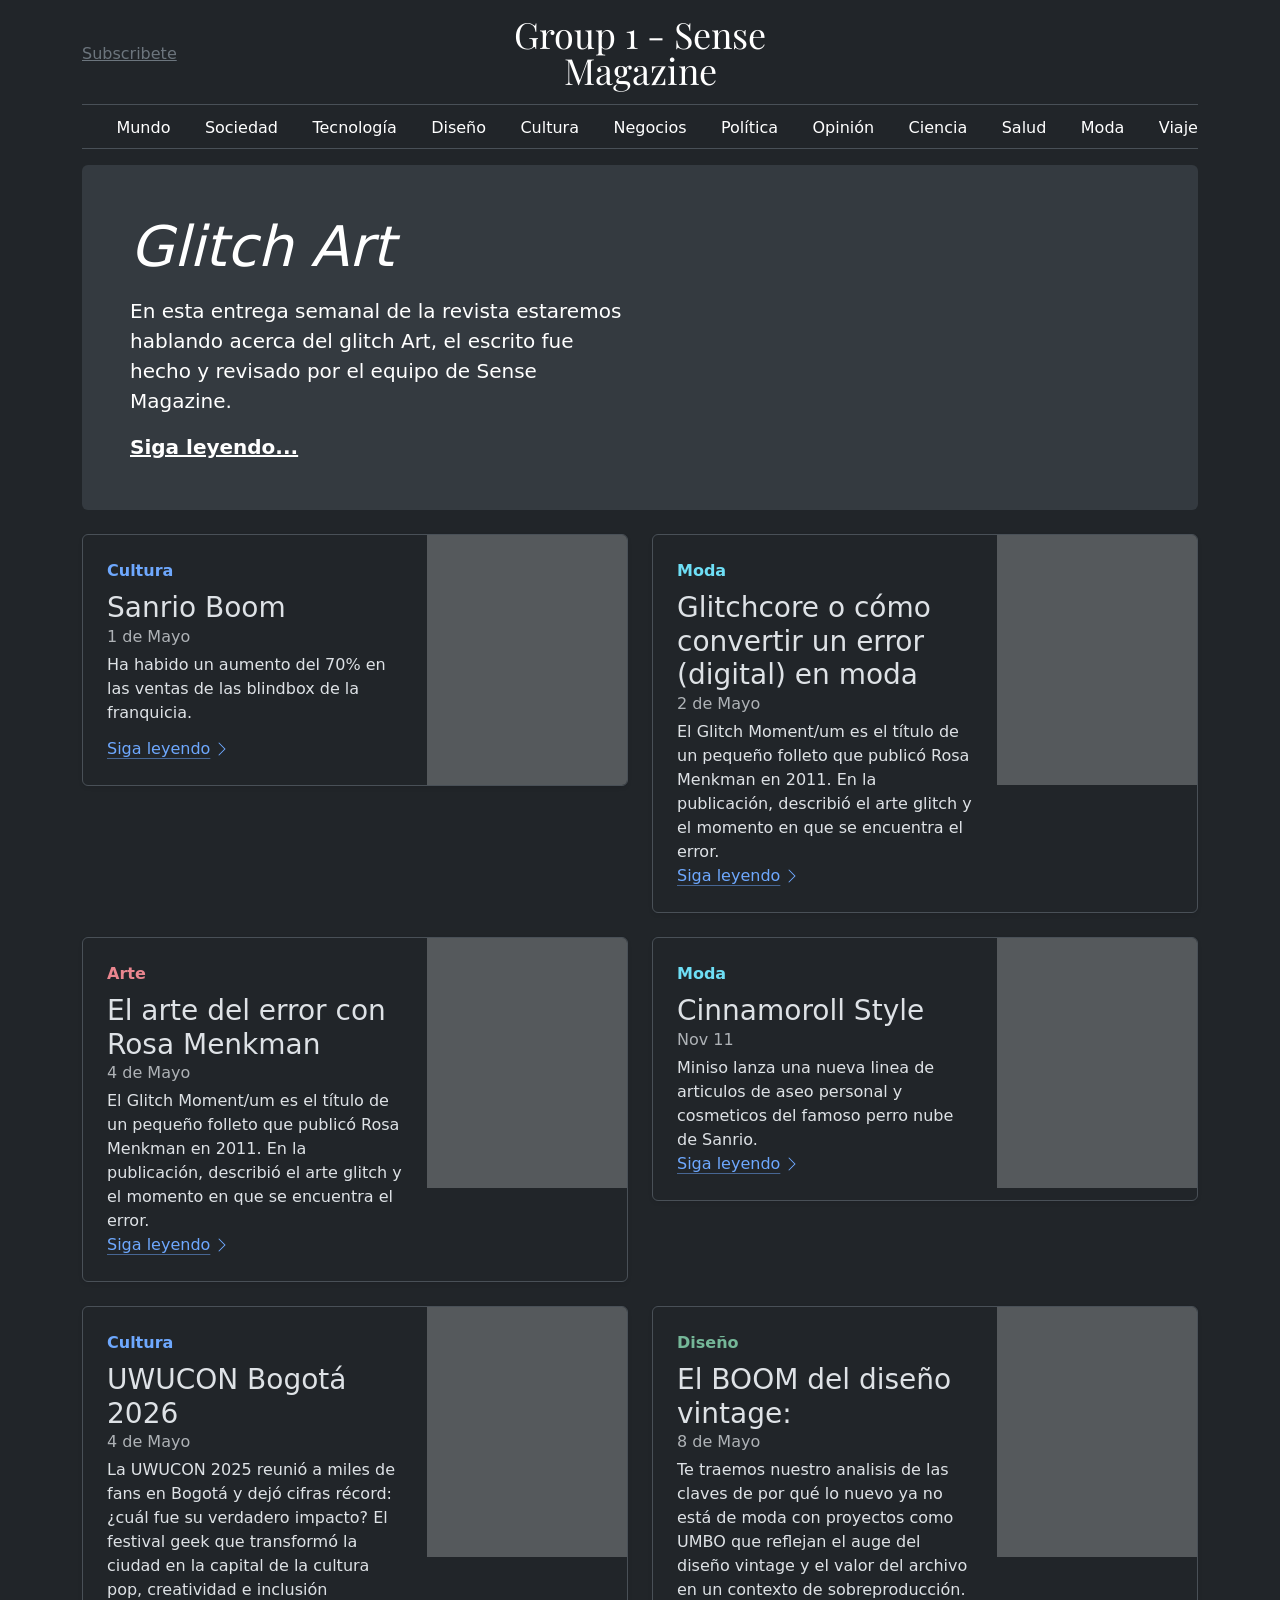
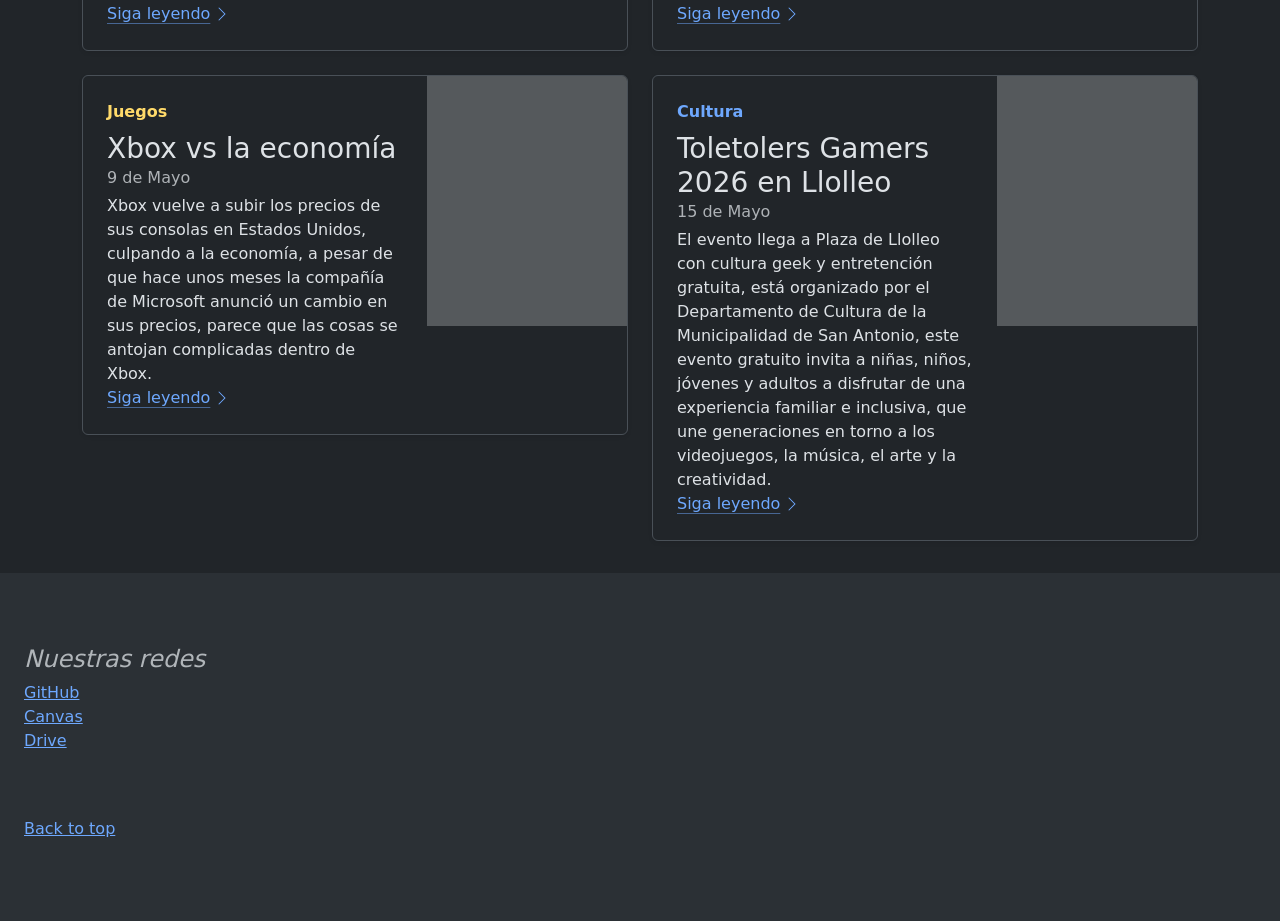
==== index.html @ 4732ad98 "Add files via upload" ====
<!doctype html>
<html lang="en" data-bs-theme="dark">
    <head>
        <meta charset="utf-8" />
        <meta name="viewport" content="width=device-width, initial-scale=1" />
        <title>Group 1 Magazine sense</title>
        <link
            href="https://cdn.jsdelivr.net/npm/bootstrap@5.3.3/dist/css/bootstrap.min.css"
            rel="stylesheet"
            integrity="sha384-QWTKZyjpPEjISv5WaRU9OFeRpok6YctnYmDr5pNlyT2bRjXh0JMhjY6hW+ALEwIH"
            crossorigin="anonymous"
        />
        <link href="https://fonts.googleapis.com/css?family=Playfair+Display:700,900&display=swap" rel="stylesheet" />
        <link href="style.css" rel="stylesheet">
    </head>

    <body>
        <svg xmlns="http://www.w3.org/2000/svg" class="d-none">
            <symbol id="check2" viewBox="0 0 16 16">
                <path d="M13.854 3.646a.5.5 0 0 1 0 .708l-7 7a.5.5 0 0 1-.708 0l-3.5-3.5a.5.5 0 1 1 .708-.708L6.5 10.293l6.646-6.647a.5.5 0 0 1 .708 0z"></path>
            </symbol>
            <symbol id="circle-half" viewBox="0 0 16 16">
                <path d="M8 15A7 7 0 1 0 8 1v14zm0 1A8 8 0 1 1 8 0a8 8 0 0 1 0 16z"></path>
            </symbol>
            <symbol id="moon-stars-fill" viewBox="0 0 16 16">
                <path d="M6 .278a.768.768 0 0 1 .08.858 7.208 7.208 0 0 0-.878 3.46c0 4.021 3.278 7.277 7.318 7.277.527 0 1.04-.055 1.533-.16a.787.787 0 0 1 .81.316.733.733 0 0 1-.031.893A8.349 8.349 0 0 1 8.344 16C3.734 16 0 12.286 0 7.71 0 4.266 2.114 1.312 5.124.06A.752.752 0 0 1 6 .278z"></path>
                <path d="M10.794 3.148a.217.217 0 0 1 .412 0l.387 1.162c.173.518.579.924 1.097 1.097l1.162.387a.217.217 0 0 1 0 .412l-1.162.387a1.734 1.734 0 0 0-1.097 1.097l-.387 1.162a.217.217 0 0 1-.412 0l-.387-1.162A1.734 1.734 0 0 0 9.31 6.593l-1.162-.387a.217.217 0 0 1 0-.412l1.162-.387a1.734 1.734 0 0 0 1.097-1.097l.387-1.162zM13.863.099a.145.145 0 0 1 .274 0l.258.774c.115.346.386.617.732.732l.774.258a.145.145 0 0 1 0 .274l-.774.258a1.156 1.156 0 0 0-.732.732l-.258.774a.145.145 0 0 1-.274 0l-.258-.774a1.156 1.156 0 0 0-.732-.732l-.774-.258a.145.145 0 0 1 0-.274l.774-.258c.346-.115.617-.386.732-.732L13.863.1z"></path>
            </symbol>
            <symbol id="sun-fill" viewBox="0 0 16 16">
                <path d="M8 12a4 4 0 1 0 0-8 4 4 0 0 0 0 8zM8 0a.5.5 0 0 1 .5.5v2a.5.5 0 0 1-1 0v-2A.5.5 0 0 1 8 0zm0 13a.5.5 0 0 1 .5.5v2a.5.5 0 0 1-1 0v-2A.5.5 0 0 1 8 13zm8-5a.5.5 0 0 1-.5.5h-2a.5.5 0 0 1 0-1h2a.5.5 0 0 1 .5.5zM3 8a.5.5 0 0 1-.5.5h-2a.5.5 0 0 1 0-1h2A.5.5 0 0 1 3 8zm10.657-5.657a.5.5 0 0 1 0 .707l-1.414 1.415a.5.5 0 1 1-.707-.708l1.414-1.414a.5.5 0 0 1 .707 0zm-9.193 9.193a.5.5 0 0 1 0 .707L3.05 13.657a.5.5 0 0 1-.707-.707l1.414-1.414a.5.5 0 0 1 .707 0zm9.193 2.121a.5.5 0 0 1-.707 0l-1.414-1.414a.5.5 0 0 1 .707-.707l1.414 1.414a.5.5 0 0 1 0 .707zM4.464 4.465a.5.5 0 0 1-.707 0L2.343 3.05a.5.5 0 1 1 .707-.707l1.414 1.414a.5.5 0 0 1 0 .708z"></path>
            </symbol>
        </svg>
        <svg xmlns="http://www.w3.org/2000/svg" class="d-none">
            <symbol id="aperture" fill="none" stroke="currentColor" stroke-linecap="round" stroke-linejoin="round" stroke-width="2" viewBox="0 0 24 24">
                <circle cx="12" cy="12" r="10"></circle>
                <path d="M14.31 8l5.74 9.94M9.69 8h11.48M7.38 12l5.74-9.94M9.69 16L3.95 6.06M14.31 16H2.83m13.79-4l-5.74 9.94"></path>
            </symbol>
            <symbol id="cart" viewBox="0 0 16 16">
                <path d="M0 1.5A.5.5 0 0 1 .5 1H2a.5.5 0 0 1 .485.379L2.89 3H14.5a.5.5 0 0 1 .49.598l-1 5a.5.5 0 0 1-.465.401l-9.397.472L4.415 11H13a.5.5 0 0 1 0 1H4a.5.5 0 0 1-.491-.408L2.01 3.607 1.61 2H.5a.5.5 0 0 1-.5-.5zM3.102 4l.84 4.479 9.144-.459L13.89 4H3.102zM5 12a2 2 0 1 0 0 4 2 2 0 0 0 0-4zm7 0a2 2 0 1 0 0 4 2 2 0 0 0 0-4zm-7 1a1 1 0 1 1 0 2 1 1 0 0 1 0-2zm7 0a1 1 0 1 1 0 2 1 1 0 0 1 0-2z"></path>
            </symbol>
            <symbol id="chevron-right" viewBox="0 0 16 16">
                <path fill-rule="evenodd" d="M4.646 1.646a.5.5 0 0 1 .708 0l6 6a.5.5 0 0 1 0 .708l-6 6a.5.5 0 0 1-.708-.708L10.293 8 4.646 2.354a.5.5 0 0 1 0-.708z"></path>
            </symbol>
        </svg>

        <div class="container">
            <header class="border-bottom lh-1 py-3">
                <div class="row flex-nowrap justify-content-between align-items-center">
                    <div class="col-4 pt-1"><a class="link-secondary" href="#">Subscribete</a></div>
                    <div class="col-4 text-center">
                        <a class="blog-header-logo text-body-emphasis text-decoration-none" href="#">Group 1 - Sense Magazine
                    </div>
                </div>
            </header>
            <div class="nav-scroller py-1 mb-3 border-bottom">
                <nav class="nav nav-underline justify-content-between">
                    <a class="nav-item nav-link link-body-emphasis" href="#">Mundo</a>
                    <a class="nav-item nav-link link-body-emphasis" href="#">Sociedad</a>
                    <a class="nav-item nav-link link-body-emphasis" href="#">Tecnología</a>
                    <a class="nav-item nav-link link-body-emphasis" href="#">Diseño</a>
                    <a class="nav-item nav-link link-body-emphasis" href="#">Cultura</a>
                    <a class="nav-item nav-link link-body-emphasis" href="#">Negocios</a>
                    <a class="nav-item nav-link link-body-emphasis" href="#">Política</a>
                    <a class="nav-item nav-link link-body-emphasis" href="#">Opinión</a>
                    <a class="nav-item nav-link link-body-emphasis" href="#">Ciencia</a>
                    <a class="nav-item nav-link link-body-emphasis" href="#">Salud</a>
                    <a class="nav-item nav-link link-body-emphasis" href="#">Moda</a>
                    <a class="nav-item nav-link link-body-emphasis" href="#">Viaje</a>
                </nav>
            </div>
        </div>
        <main class="container">
            <div class="p-4 p-md-5 mb-4 rounded text-body-emphasis bg-body-secondary">
                <div class="col-lg-6 px-0">
                    <h1 class="display-4 fst-italic">Glitch Art</h1>
                    <p class="lead my-3">En esta entrega semanal de la revista estaremos hablando acerca del glitch Art, el escrito fue hecho y revisado por el equipo de Sense Magazine.</p>
                    <p class="lead mb-0"><a href="glitchart.html" class="text-body-emphasis fw-bold">Siga leyendo...</a></p>
                </div>
            </div>
            <div class="row mb-2">
                <div class="col-md-6">
                    <div class="row g-0 border rounded overflow-hidden flex-md-row mb-4 shadow-sm h-md-250 position-relative">
                        <div class="col p-4 d-flex flex-column position-static">
                            <strong class="d-inline-block mb-2 text-primary-emphasis">Cultura</strong>
                            <h3 class="mb-0">Sanrio Boom</h3>
                            <div class="mb-1 text-body-secondary">1 de Mayo</div>
                            <p class="card-text mb-auto">Ha habido un aumento del 70% en las ventas de las blindbox de la franquicia.</p>
                            <a href="#" class="icon-link gap-1 icon-link-hover stretched-link">
                                Siga leyendo
                                <svg class="bi" aria-hidden="true"><use xlink:href="#chevron-right"></use></svg>
                            </a>
                        </div>
                        <div class="col-auto d-none d-lg-block">
                            <svg aria-label="Placeholder: Thumbnail" class="bd-placeholder-img" height="250" preserveAspectRatio="xMidYMid slice" role="img" width="200" xmlns="http://www.w3.org/2000/svg">
                                <title>Placeholder</title>
                                <rect width="100%" height="100%" fill="#55595c"></rect>
                            </svg>
                        </div>
                    </div>
                </div>
                <div class="col-md-6">
                    <div class="row g-0 border rounded overflow-hidden flex-md-row mb-4 shadow-sm h-md-250 position-relative">
                        <div class="col p-4 d-flex flex-column position-static">
                            <strong class="d-inline-block mb-2 text-info-emphasis">Moda</strong>
                            <h3 class="mb-0">Glitchcore o cómo convertir un error (digital) en moda</h3>
                            <div class="mb-1 text-body-secondary">2 de Mayo</div>
                            <p class="mb-auto">El Glitch Moment/um es el título de un pequeño folleto que publicó Rosa Menkman en 2011. En la publicación, describió el arte glitch y el momento en que se encuentra el error.</p>
                            <a href="#" class="icon-link gap-1 icon-link-hover stretched-link">
                                Siga leyendo
                                <svg class="bi" aria-hidden="true"><use xlink:href="#chevron-right"></use></svg>
                            </a>
                        </div>
                        <div class="col-auto d-none d-lg-block">
                            <svg aria-label="Placeholder: Thumbnail" class="bd-placeholder-img" height="250" preserveAspectRatio="xMidYMid slice" role="img" width="200" xmlns="http://www.w3.org/2000/svg">
                                <title>Placeholder</title>
                                <rect width="100%" height="100%" fill="#55595c"></rect>
                            </svg>
                        </div>
                    </div>
                </div>
                 <div class="col-md-6">
                    <div class="row g-0 border rounded overflow-hidden flex-md-row mb-4 shadow-sm h-md-250 position-relative">
                        <div class="col p-4 d-flex flex-column position-static">
                            <strong class="d-inline-block mb-2 text-danger-emphasis">Arte</strong>
                            <h3 class="mb-0">El arte del error con Rosa Menkman</h3>
                            <div class="mb-1 text-body-secondary">4 de Mayo</div>
                            <p class="mb-auto">El Glitch Moment/um es el título de un pequeño folleto que publicó Rosa Menkman en 2011. En la publicación, describió el arte glitch y el momento en que se encuentra el error.</p>
                            <a href="Glitchart.html" class="icon-link gap-1 icon-link-hover stretched-link">
                                Siga leyendo
                                <svg class="bi" aria-hidden="true"><use xlink:href="#chevron-right"></use></svg>
                            </a>
                        </div>
                        <div class="col-auto d-none d-lg-block">
                            <svg aria-label="Placeholder: Thumbnail" class="bd-placeholder-img" height="250" preserveAspectRatio="xMidYMid slice" role="img" width="200" xmlns="http://www.w3.org/2000/svg">
                                <title>Placeholder</title>
                                <rect width="100%" height="100%" fill="#55595c"></rect> 
                                <!--esto lo pasare a .js para q no este aqui dando la hora en repeticon-->
                            </svg>
                        </div>
                    </div>
                </div>
                 <div class="col-md-6">
                    <div class="row g-0 border rounded overflow-hidden flex-md-row mb-4 shadow-sm h-md-250 position-relative">
                        <div class="col p-4 d-flex flex-column position-static">
                            <strong class="d-inline-block mb-2 text-info-emphasis">Moda</strong>
                            <h3 class="mb-0">Cinnamoroll Style</h3>
                            <div class="mb-1 text-body-secondary">Nov 11</div>
                            <p class="mb-auto">Miniso lanza una nueva linea de articulos de aseo personal y cosmeticos del famoso perro nube de Sanrio.</p>
                            <a href="#" class="icon-link gap-1 icon-link-hover stretched-link">
                                Siga leyendo
                                <svg class="bi" aria-hidden="true"><use xlink:href="#chevron-right"></use></svg>
                            </a>
                        </div>
                        <div class="col-auto d-none d-lg-block">
                            <svg aria-label="Placeholder: Thumbnail" class="bd-placeholder-img" height="250" preserveAspectRatio="xMidYMid slice" role="img" width="200" xmlns="http://www.w3.org/2000/svg">
                                <title>Placeholder</title>
                                <rect width="100%" height="100%" fill="#55595c"></rect>
                            </svg>
                        </div>
                    </div>
                </div>
                 <div class="col-md-6">
                    <div class="row g-0 border rounded overflow-hidden flex-md-row mb-4 shadow-sm h-md-250 position-relative">
                        <div class="col p-4 d-flex flex-column position-static">
                            <strong class="d-inline-block mb-2 text-primary-emphasis">Cultura</strong>
                            <h3 class="mb-0">UWUCON Bogotá 2026</h3>
                            <div class="mb-1 text-body-secondary">4 de Mayo</div>
                            <p class="mb-auto">La UWUCON 2025 reunió a miles de fans en Bogotá y dejó cifras récord: ¿cuál fue su verdadero impacto? El festival geek que transformó la ciudad en la capital de la cultura pop, creatividad e inclusión</p>
                            <a href="#" class="icon-link gap-1 icon-link-hover stretched-link">
                                Siga leyendo
                                <svg class="bi" aria-hidden="true"><use xlink:href="#chevron-right"></use></svg>
                            </a>
                        </div>
                        <div class="col-auto d-none d-lg-block">
                            <svg aria-label="Placeholder: Thumbnail" class="bd-placeholder-img" height="250" preserveAspectRatio="xMidYMid slice" role="img" width="200" xmlns="http://www.w3.org/2000/svg">
                                <title>Placeholder</title>
                                <rect width="100%" height="100%" fill="#55595c"></rect>
                            </svg>
                        </div>
                    </div>
                </div>
                 <div class="col-md-6">
                    <div class="row g-0 border rounded overflow-hidden flex-md-row mb-4 shadow-sm h-md-250 position-relative">
                        <div class="col p-4 d-flex flex-column position-static">
                            <strong class="d-inline-block mb-2 text-success-emphasis">Diseño</strong>
                            <h3 class="mb-0">El BOOM del diseño vintage:</h3>
                            <div class="mb-1 text-body-secondary">8 de Mayo</div>
                            <p class="mb-auto">Te traemos nuestro analisis de las claves de por qué lo nuevo ya no está de moda con proyectos como UMBO que reflejan el auge del diseño vintage y el valor del archivo en un contexto de sobreproducción.</p>
                            <a href="#" class="icon-link gap-1 icon-link-hover stretched-link">
                                Siga leyendo
                                <svg class="bi" aria-hidden="true"><use xlink:href="#chevron-right"></use></svg>
                            </a>
                        </div>
                        <div class="col-auto d-none d-lg-block">
                            <svg aria-label="Placeholder: Thumbnail" class="bd-placeholder-img" height="250" preserveAspectRatio="xMidYMid slice" role="img" width="200" xmlns="http://www.w3.org/2000/svg">
                                <title>Placeholder</title>
                                <rect width="100%" height="100%" fill="#55595c"></rect>
                            </svg>
                        </div>
                    </div>
                </div>
                 <div class="col-md-6">
                    <div class="row g-0 border rounded overflow-hidden flex-md-row mb-4 shadow-sm h-md-250 position-relative">
                        <div class="col p-4 d-flex flex-column position-static">
                            <strong class="d-inline-block mb-2 text-warning-emphasis">Juegos</strong>
                            <h3 class="mb-0">Xbox vs la economía</h3>
                            <div class="mb-1 text-body-secondary">9 de Mayo</div>
                            <p class="mb-auto">Xbox vuelve a subir los precios de sus consolas en Estados Unidos, culpando a la economía, a pesar de que hace unos meses la compañía de Microsoft anunció un cambio en sus precios, parece que las cosas se antojan complicadas dentro de Xbox.</p>
                            <a href="#" class="icon-link gap-1 icon-link-hover stretched-link">
                                Siga leyendo
                                <svg class="bi" aria-hidden="true"><use xlink:href="#chevron-right"></use></svg>
                            </a>
                        </div>
                        <div class="col-auto d-none d-lg-block">
                            <svg aria-label="Placeholder: Thumbnail" class="bd-placeholder-img" height="250" preserveAspectRatio="xMidYMid slice" role="img" width="200" xmlns="http://www.w3.org/2000/svg">
                                <title>Placeholder</title>
                                <rect width="100%" height="100%" fill="#55595c"></rect>
                            </svg>
                        </div>
                    </div>
                </div>
            <div class="col-md-6">
                    <div class="row g-0 border rounded overflow-hidden flex-md-row mb-4 shadow-sm h-md-250 position-relative">
                        <div class="col p-4 d-flex flex-column position-static">
                            <strong class="d-inline-block mb-2 text-primary-emphasis">Cultura</strong>
                            <h3 class="mb-0">Toletolers Gamers 2026 en Llolleo</h3>
                            <div class="mb-1 text-body-secondary">15 de Mayo</div>
                            <p class="mb-auto">El evento llega a Plaza de Llolleo con cultura geek y entretención gratuita, está organizado por el Departamento de Cultura de la Municipalidad de San Antonio, este evento gratuito invita a niñas, niños, jóvenes y adultos a disfrutar de una experiencia familiar e inclusiva, que une generaciones en torno a los videojuegos, la música, el arte y la creatividad.</p>
                            <a href="#" class="icon-link gap-1 icon-link-hover stretched-link">
                                Siga leyendo
                                <svg class="bi" aria-hidden="true"><use xlink:href="#chevron-right"></use></svg>
                            </a>
                        </div>
                        <div class="col-auto d-none d-lg-block">
                            <svg aria-label="Placeholder: Thumbnail" class="bd-placeholder-img" height="250" preserveAspectRatio="xMidYMid slice" role="img" width="200" xmlns="http://www.w3.org/2000/svg">
                                <title>Placeholder</title>
                                <rect width="100%" height="100%" fill="#55595c"></rect>
                            </svg>
                        </div>
                    </div>
                </div>
        </main>
        <footer class="py-5 text-body-secondary bg-body-tertiary">
           <div class="p-4">
                            <h4 class="fst-italic">Nuestras redes</h4>
                            <ol class="list-unstyled">
                                <li><a href="#">GitHub</a></li>
                                <li><a href="#">Canvas</a></li>
                                <li><a href="#">Drive</a></li>
                            </ol>
                        </div>
            <p class="p-4 mb-2"><a href="#">Back to top</a></p>
        </footer>
        <script
            src="https://cdn.jsdelivr.net/npm/bootstrap@5.3.3/dist/js/bootstrap.bundle.min.js"
            integrity="sha384-YvpcrYf0tY3lHB60NNkmXc4s9bIOgUxi8T/jzmLLrKkNyL1ql4c3oJUXXlZS7vN"
            crossorigin="anonymous"
        ></script>
    </body>
</html>
---- style.css ----
.blog-header-logo { font-family: "Playfair Display", Georgia, "Times New Roman", serif; font-size: 2.25rem; }
            .blog-post { margin-bottom: 4rem; }
            .blog-post-title { font-size: 2.5rem; }
            .blog-post-meta { margin-bottom: 1.25rem; color: #727272; }
            .blog-pagination { margin-bottom: 4rem; }
            @media (min-width: 40em) { .blog-post-title { font-size: 3.5rem; } }

            .bd-placeholder-img {
                font-size: 1.125rem;
                text-anchor: middle;
                -webkit-user-select: none;
                -moz-user-select: none;
                user-select: none;
            }
            @media (min-width: 768px) {
                .bd-placeholder-img-lg { font-size: 3.5rem; }
            }
            .b-example-divider {
                width: 100%;
                height: 3rem;
                background-color: #0000001a;
                border: solid rgba(0, 0, 0, 0.15);
                border-width: 1px 0;
                box-shadow: inset 0 0.5em 1.5em #0000001a, inset 0 0.125em 0.5em #00000026;
            }
            .bi { vertical-align: -0.125em; fill: currentColor; }
            .nav-scroller { position: relative; z-index: 2; height: 2.75rem; overflow-y: hidden; }
            .nav-scroller .nav {
                display: flex; flex-wrap: nowrap; padding-bottom: 1rem;
                margin-top: -1px; overflow-x: auto; text-align: center;
                white-space: nowrap; -webkit-overflow-scrolling: touch;
            }
            .btn-bd-primary {
                --bd-violet-bg: #712cf9;
                --bd-violet-rgb: 112.520718, 44.062154, 249.437846;
                --bs-btn-font-weight: 600;
                --bs-btn-color: var(--bs-white);
                --bs-btn-bg: var(--bd-violet-bg);
                --bs-btn-border-color: var(--bd-violet-bg);
                --bs-btn-hover-color: var(--bs-white);
                --bs-btn-hover-bg: #6528e0;
                --bs-btn-hover-border-color: #6528e0;
                --bs-btn-focus-shadow-rgb: var(--bd-violet-rgb);
                --bs-btn-active-color: var(--bs-btn-hover-color);
                --bs-btn-active-bg: #5a23c8;
                --bs-btn-active-border-color: #5a23c8;
            }
            .bd-mode-toggle { z-index: 1500; }
            .bd-mode-toggle .bi { width: 1em; height: 1em; }
            .bd-mode-toggle .dropdown-menu .active .bi { display: block !important; }

            .parrafo-1 { 
                color: #e63946; /* rojo */
            }
            .parrafo-2 { 
                color: #ffc107; /* amarillo */
            }
            .parrafo-3 { 
                color: #0dcaf0; /* cyan */
            }
            .parrafo-4 { 
                color: #20c997; /* menta */
            }
            .parrafo-5 { 
                color: #20c997; /* menta */
            }
            .parrafo-6 { 
                color: #20c997; /* menta */
            }

            .glitch { 
                position: relative; 
                color: white; 
                text-align: center;
            }

.glitch span {
  position: absolute;
  left: 0; 
  opacity: 0.85;
  width: 100%;
  text-align: center;
}

.g1 { color: red;    transform: translate(-4px, -2px); }
.g2 { color: cyan;   transform: translate( 4px,  2px); }
.g3 { color: yellow; transform: translate(-2px,  4px); }
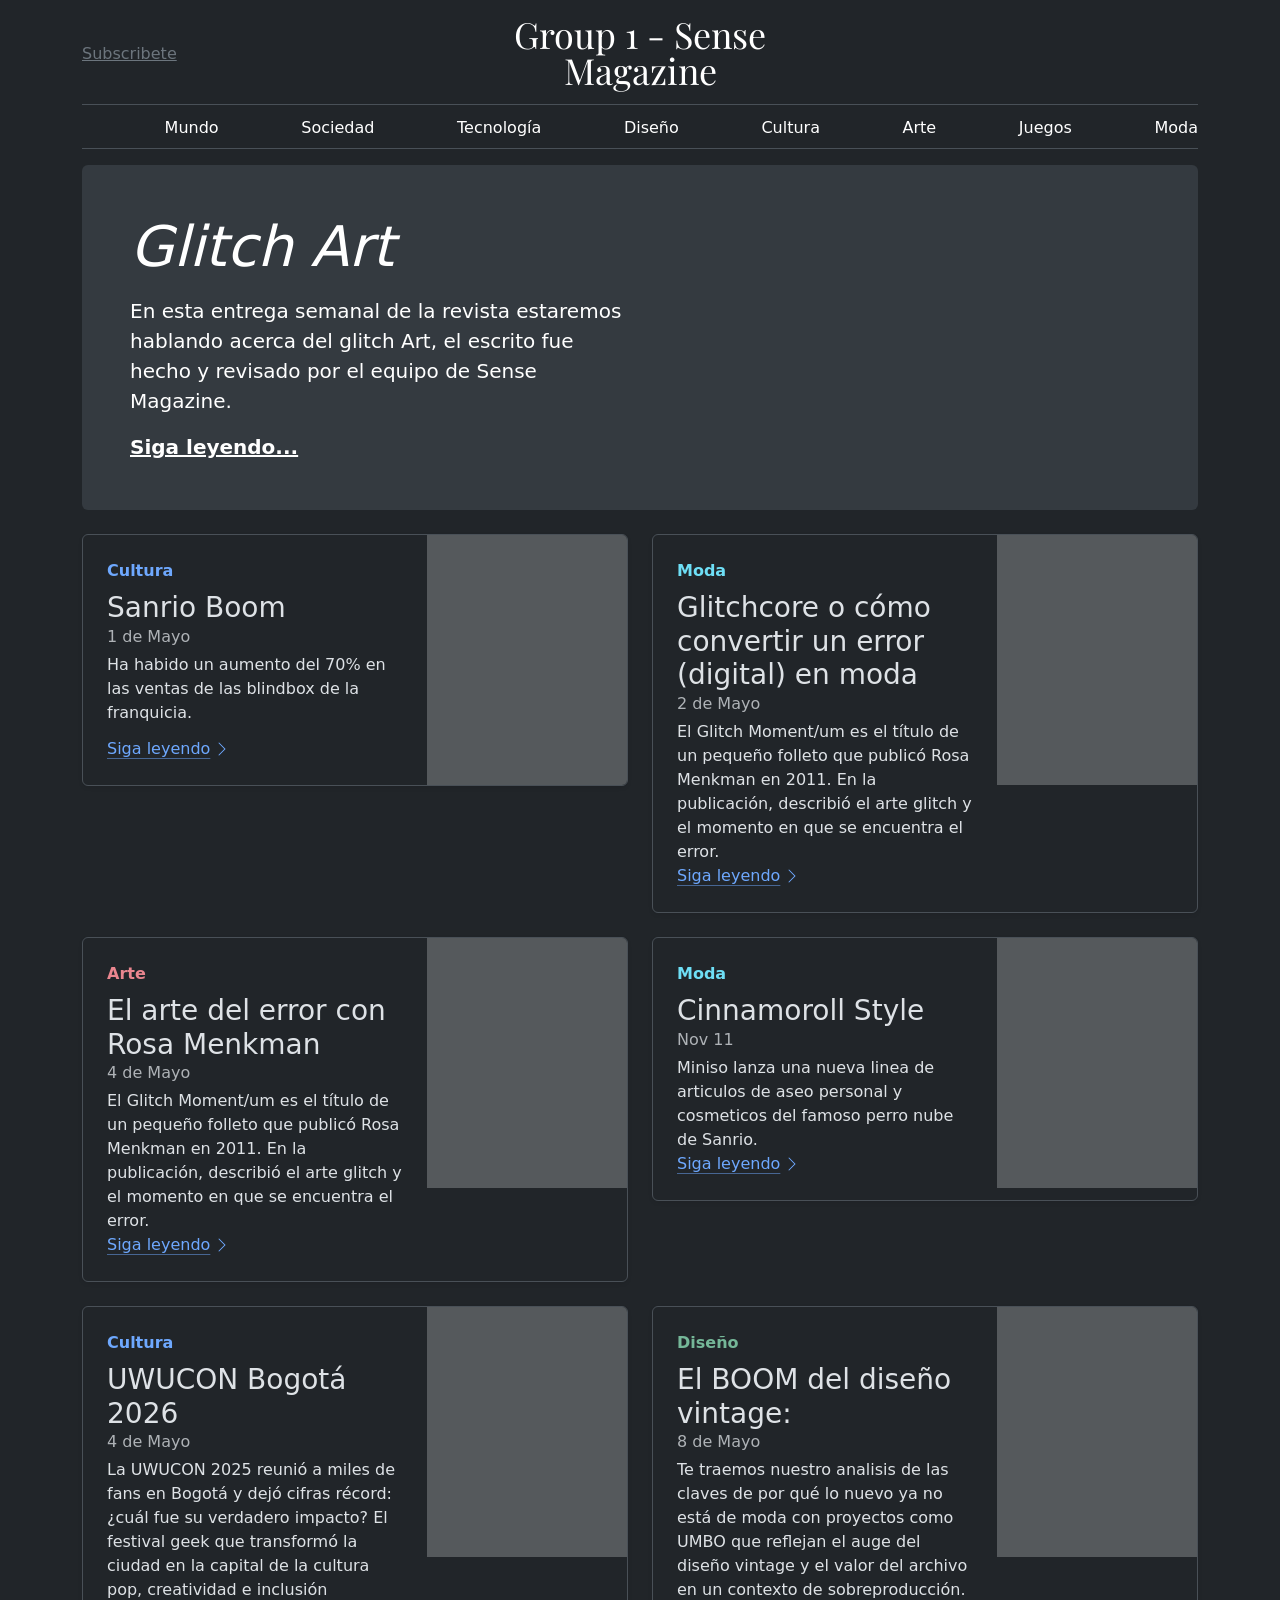
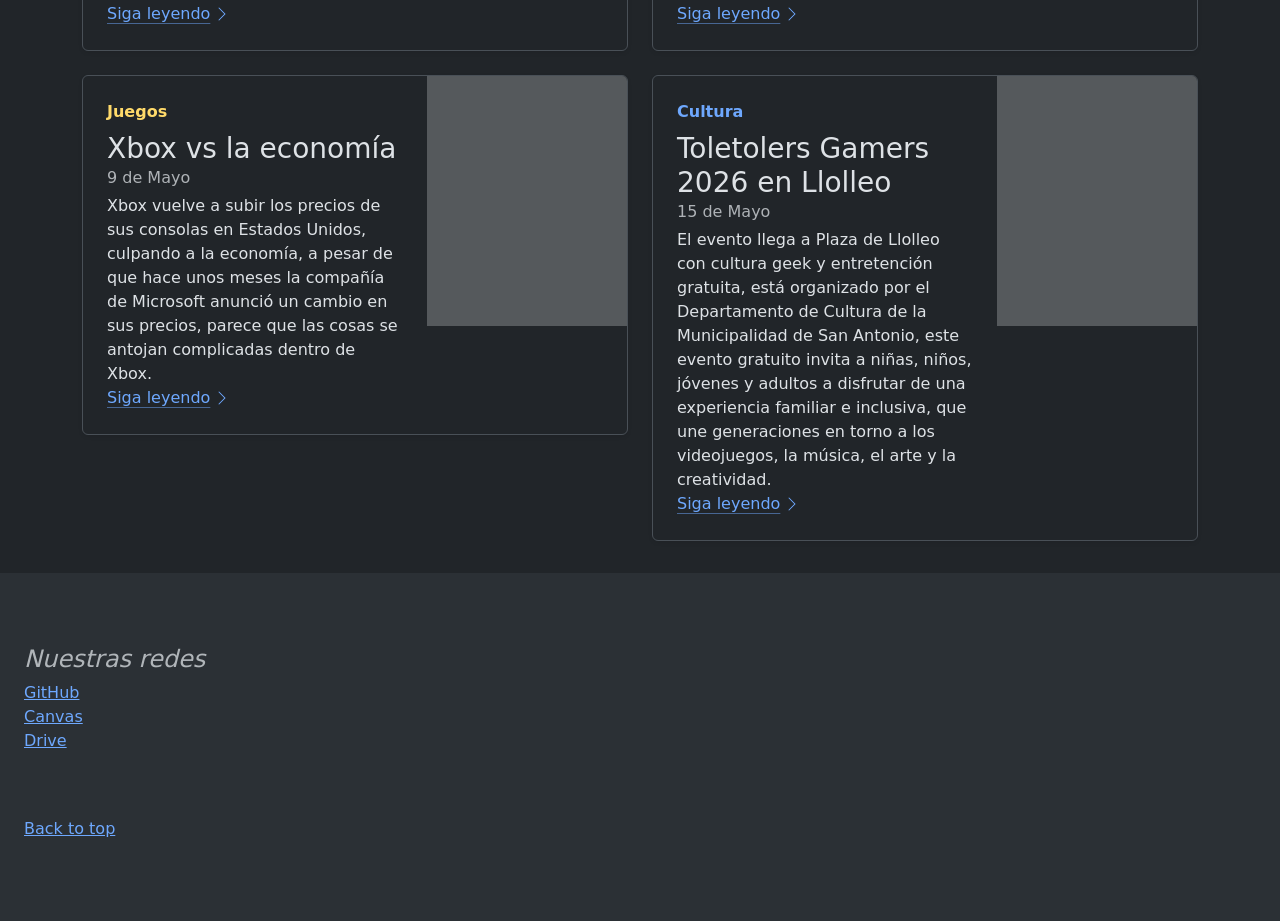
==== commit 6119bed0: "Add files via upload Cambiar colores style y parte de arriba de amarillo y azul" ====
--- a/index.html
+++ b/index.html
@@ -59,13 +59,9 @@
                     <a class="nav-item nav-link link-body-emphasis" href="#">Tecnología</a>
                     <a class="nav-item nav-link link-body-emphasis" href="#">Diseño</a>
                     <a class="nav-item nav-link link-body-emphasis" href="#">Cultura</a>
-                    <a class="nav-item nav-link link-body-emphasis" href="#">Negocios</a>
-                    <a class="nav-item nav-link link-body-emphasis" href="#">Política</a>
-                    <a class="nav-item nav-link link-body-emphasis" href="#">Opinión</a>
-                    <a class="nav-item nav-link link-body-emphasis" href="#">Ciencia</a>
-                    <a class="nav-item nav-link link-body-emphasis" href="#">Salud</a>
+                    <a class="nav-item nav-link link-body-emphasis" href="#">Arte</a>
+                    <a class="nav-item nav-link link-body-emphasis" href="#">Juegos</a>
                     <a class="nav-item nav-link link-body-emphasis" href="#">Moda</a>
-                    <a class="nav-item nav-link link-body-emphasis" href="#">Viaje</a>
                 </nav>
             </div>
         </div>
--- a/style.css
+++ b/style.css
@@ -50,22 +50,22 @@
             .bd-mode-toggle .dropdown-menu .active .bi { display: block !important; }
 
             .parrafo-1 { 
-                color: #e63946; /* rojo */
+                color: #ff0000 !important; /* rojo */
             }
             .parrafo-2 { 
-                color: #ffc107; /* amarillo */
+                color: #ffff00 !important; /* amarillo */
             }
             .parrafo-3 { 
-                color: #0dcaf0; /* cyan */
+                color: #0000ff !important; /* azul */
             }
             .parrafo-4 { 
-                color: #20c997; /* menta */
+                color: #20c997 !important; /* menta */
             }
             .parrafo-5 { 
-                color: #20c997; /* menta */
+                color: #ff0088 !important; /* fuchsia */
             }
             .parrafo-6 { 
-                color: #20c997; /* menta */
+                color: #20c997 !important; /* menta */
             }
 
             .glitch { 
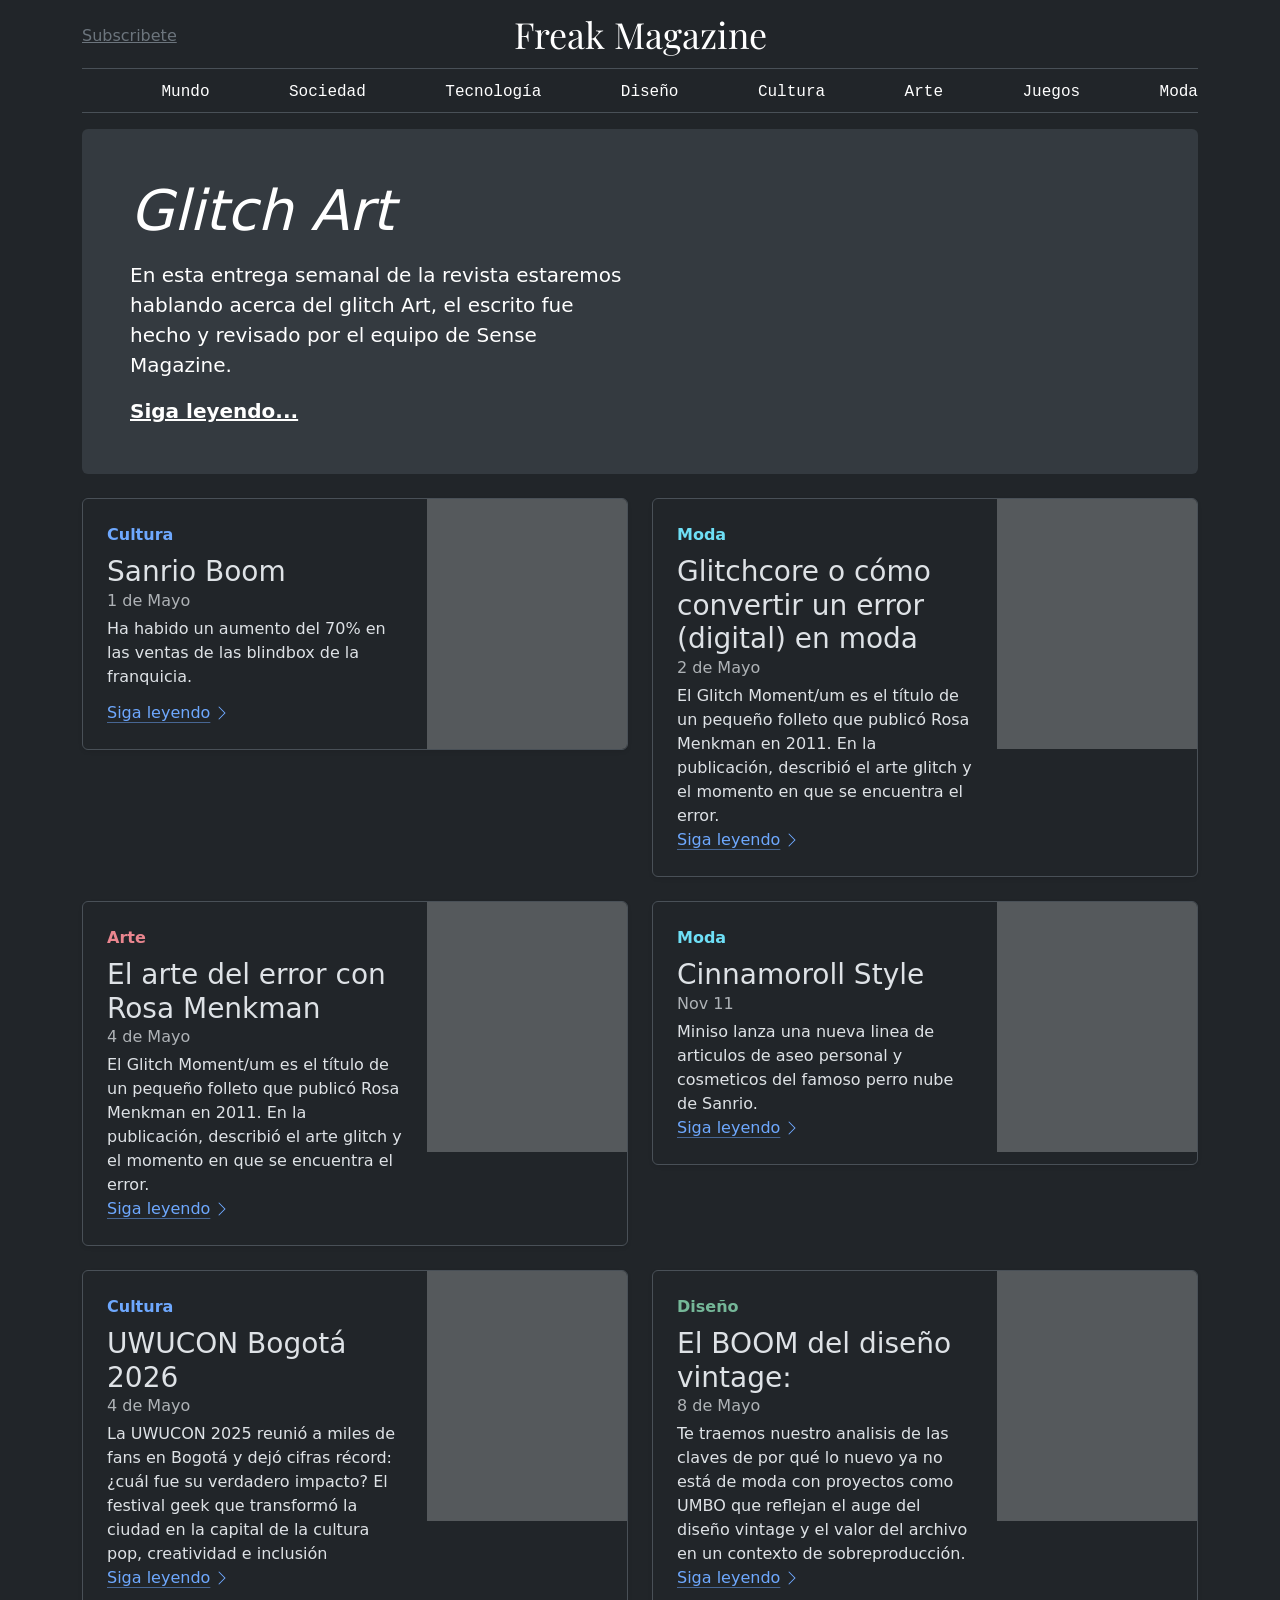
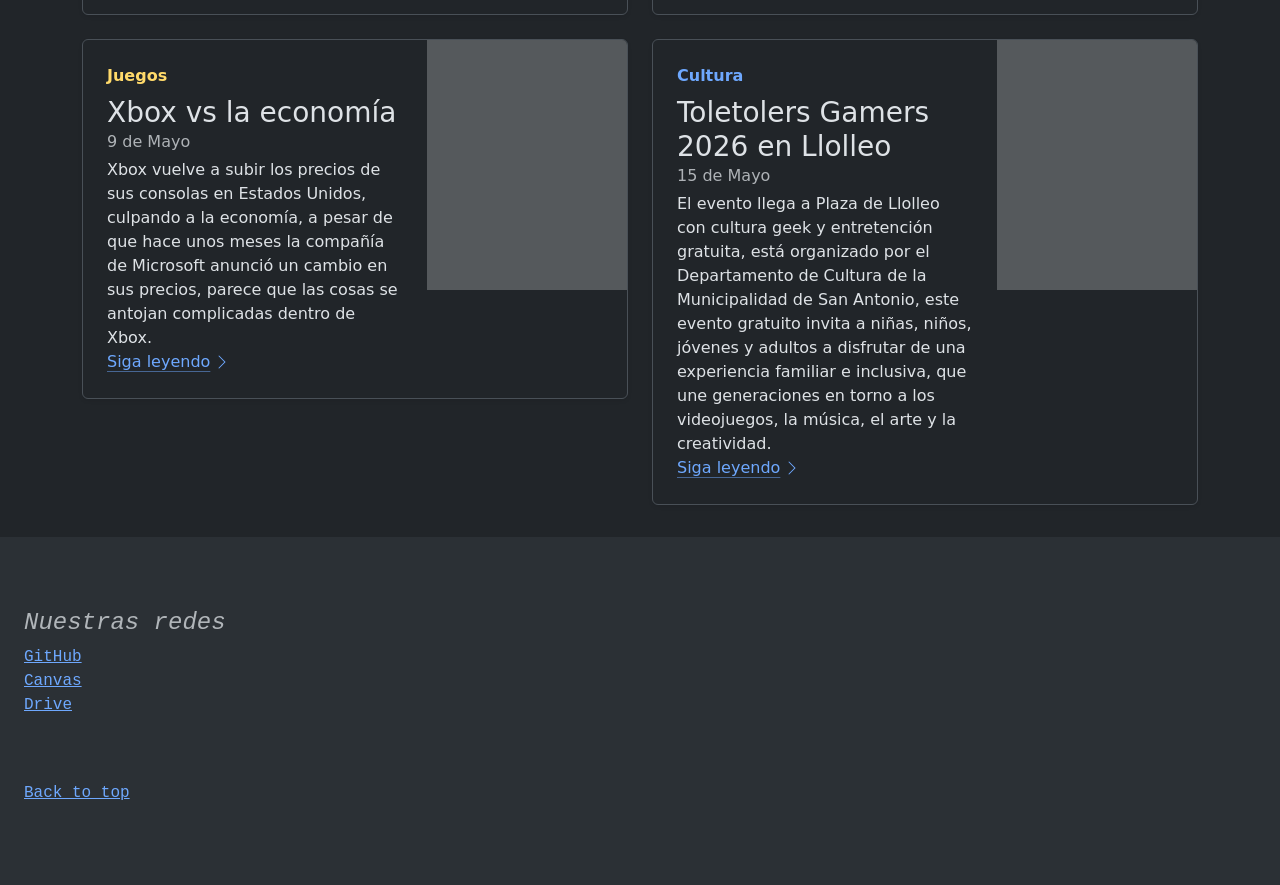
==== commit ef65a05d: "Add files via upload" ====
--- a/index.html
+++ b/index.html
@@ -48,20 +48,20 @@
                 <div class="row flex-nowrap justify-content-between align-items-center">
                     <div class="col-4 pt-1"><a class="link-secondary" href="#">Subscribete</a></div>
                     <div class="col-4 text-center">
-                        <a class="blog-header-logo text-body-emphasis text-decoration-none" href="#">Group 1 - Sense Magazine
+                        <a class="blog-header-logo text-body-emphasis text-decoration-none" href="#">Freak Magazine
                     </div>
                 </div>
             </header>
             <div class="nav-scroller py-1 mb-3 border-bottom">
                 <nav class="nav nav-underline justify-content-between">
-                    <a class="nav-item nav-link link-body-emphasis" href="#">Mundo</a>
-                    <a class="nav-item nav-link link-body-emphasis" href="#">Sociedad</a>
-                    <a class="nav-item nav-link link-body-emphasis" href="#">Tecnología</a>
-                    <a class="nav-item nav-link link-body-emphasis" href="#">Diseño</a>
-                    <a class="nav-item nav-link link-body-emphasis" href="#">Cultura</a>
-                    <a class="nav-item nav-link link-body-emphasis" href="#">Arte</a>
-                    <a class="nav-item nav-link link-body-emphasis" href="#">Juegos</a>
-                    <a class="nav-item nav-link link-body-emphasis" href="#">Moda</a>
+                    <a class="nav-item nav-link link-body-emphasis font-monospace" href="#">Mundo</a>
+                    <a class="nav-item nav-link link-body-emphasis font-monospace" href="#">Sociedad</a>
+                    <a class="nav-item nav-link link-body-emphasis font-monospace" href="#">Tecnología</a>
+                    <a class="nav-item nav-link link-body-emphasis font-monospace" href="#">Diseño</a>
+                    <a class="nav-item nav-link link-body-emphasis font-monospace" href="#">Cultura</a>
+                    <a class="nav-item nav-link link-body-emphasis font-monospace" href="#">Arte</a>
+                    <a class="nav-item nav-link link-body-emphasis font-monospace" href="#">Juegos</a>
+                    <a class="nav-item nav-link link-body-emphasis font-monospace" href="#">Moda</a>
                 </nav>
             </div>
         </div>
@@ -238,14 +238,14 @@
         </main>
         <footer class="py-5 text-body-secondary bg-body-tertiary">
            <div class="p-4">
-                            <h4 class="fst-italic">Nuestras redes</h4>
-                            <ol class="list-unstyled">
+                            <h4 class="fst-italic font-monospace">Nuestras redes</h4>
+                            <ol class="list-unstyled font-monospace">
                                 <li><a href="#">GitHub</a></li>
                                 <li><a href="#">Canvas</a></li>
                                 <li><a href="#">Drive</a></li>
                             </ol>
                         </div>
-            <p class="p-4 mb-2"><a href="#">Back to top</a></p>
+            <p class="p-4 mb-2 font-monospace"><a href="#">Back to top</a></p>
         </footer>
         <script
             src="https://cdn.jsdelivr.net/npm/bootstrap@5.3.3/dist/js/bootstrap.bundle.min.js"
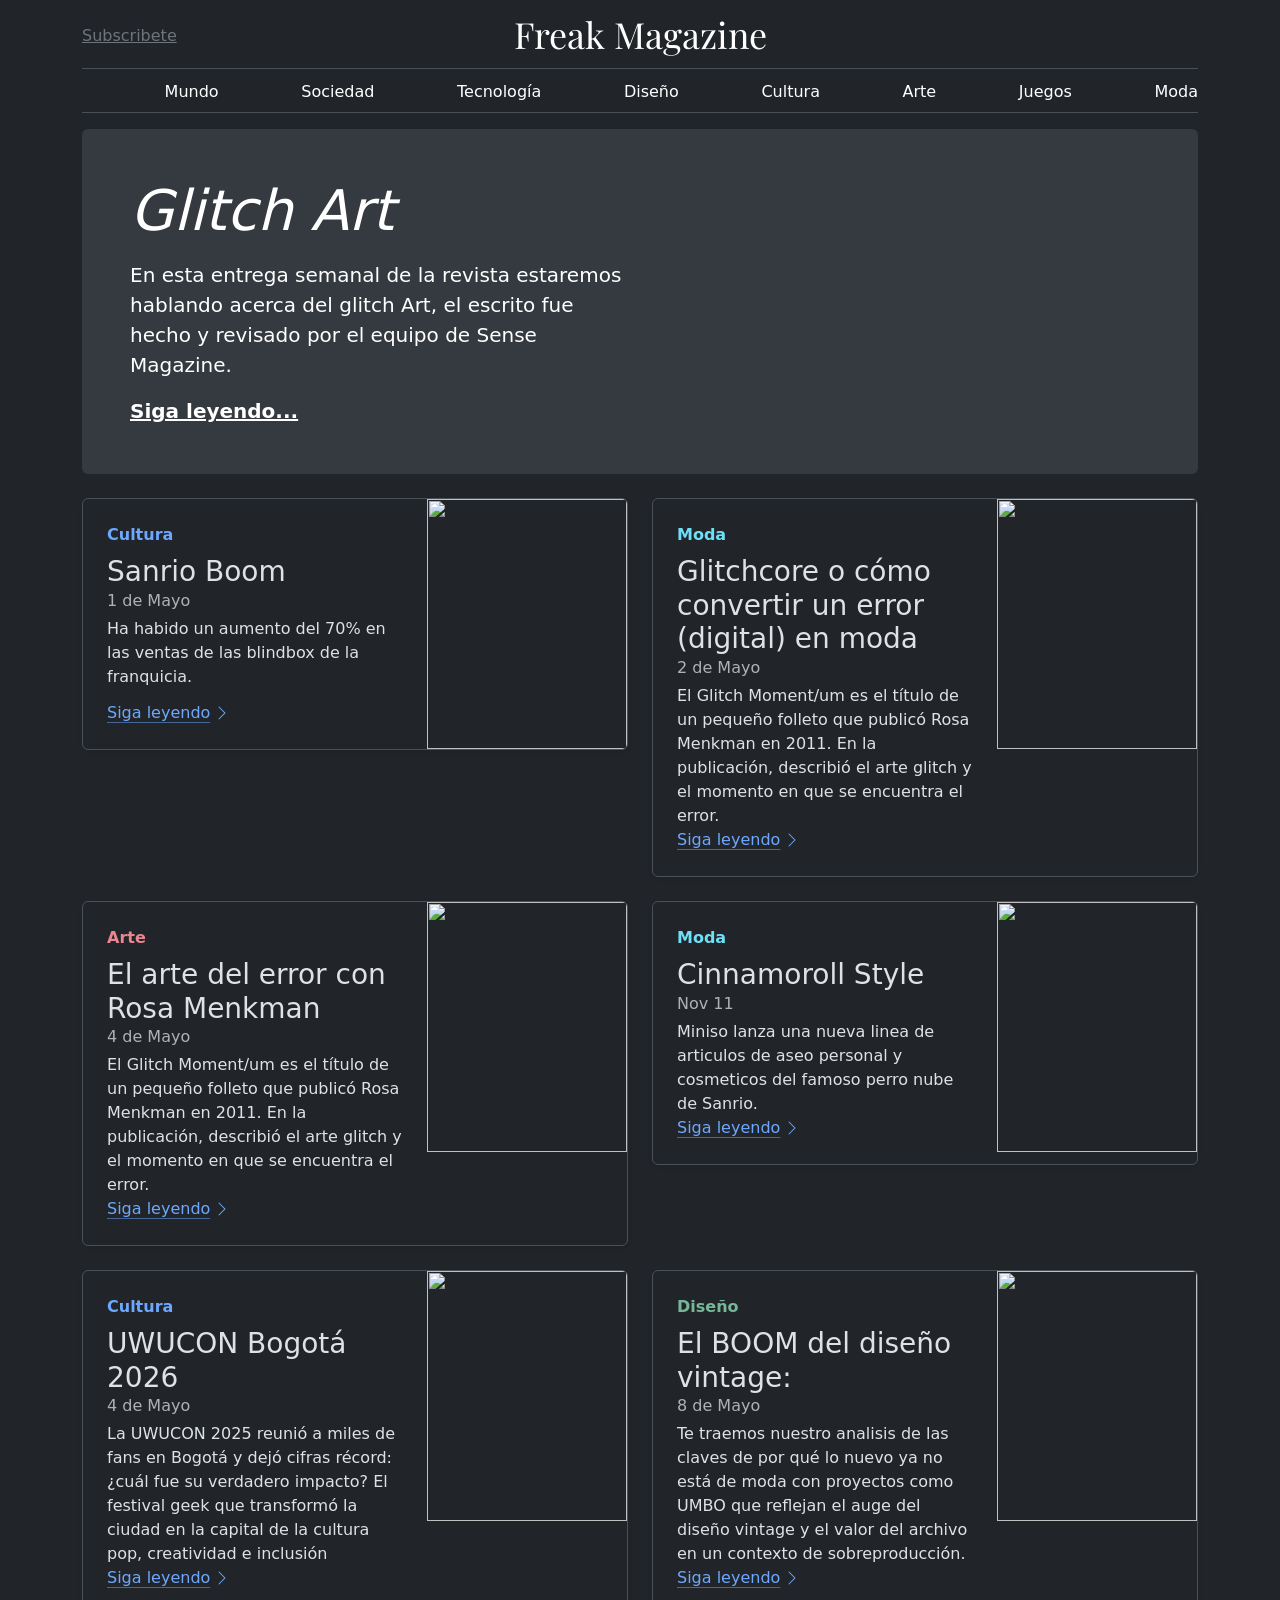
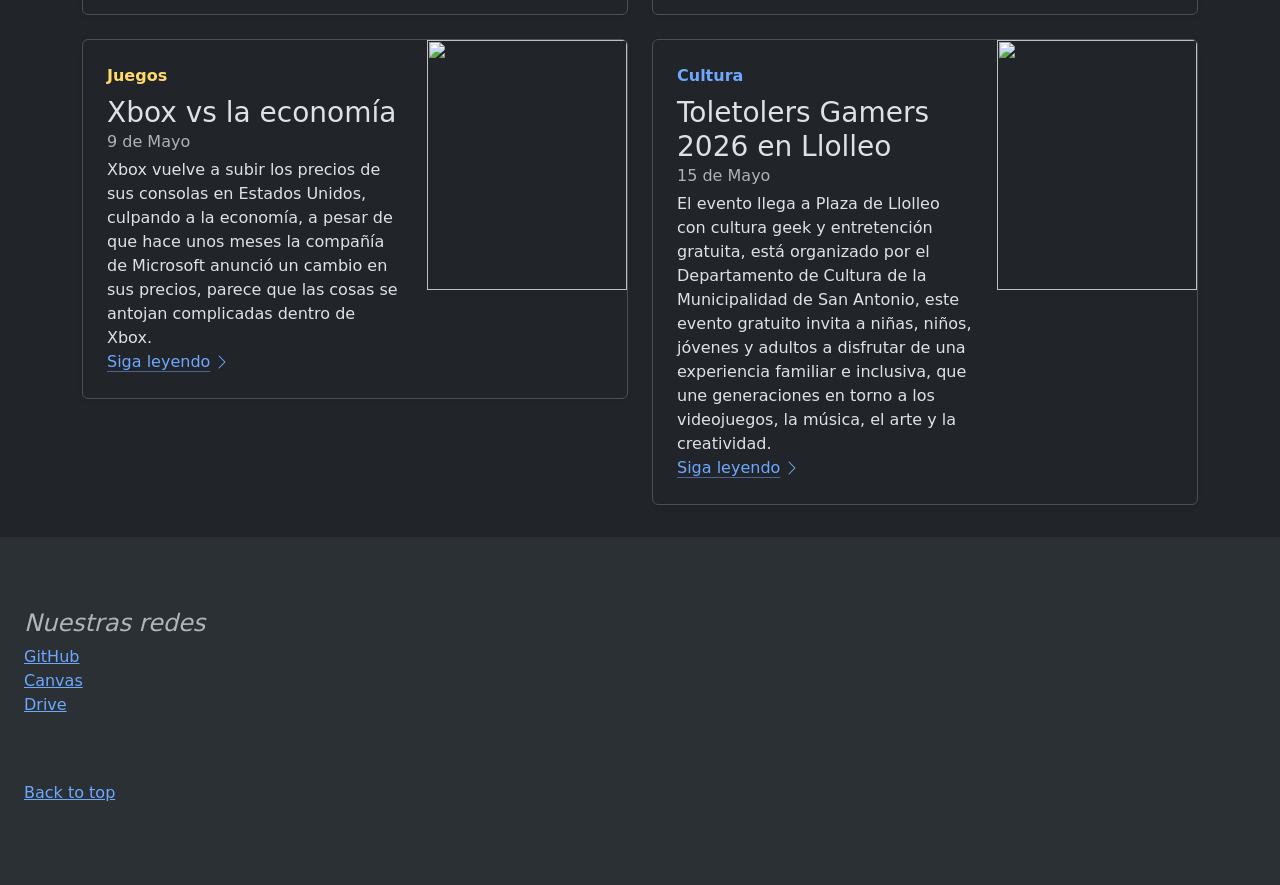
==== commit 2aabf687: "Add files via upload" ====
--- a/index.html
+++ b/index.html
@@ -54,14 +54,14 @@
             </header>
             <div class="nav-scroller py-1 mb-3 border-bottom">
                 <nav class="nav nav-underline justify-content-between">
-                    <a class="nav-item nav-link link-body-emphasis font-monospace" href="#">Mundo</a>
-                    <a class="nav-item nav-link link-body-emphasis font-monospace" href="#">Sociedad</a>
-                    <a class="nav-item nav-link link-body-emphasis font-monospace" href="#">Tecnología</a>
-                    <a class="nav-item nav-link link-body-emphasis font-monospace" href="#">Diseño</a>
-                    <a class="nav-item nav-link link-body-emphasis font-monospace" href="#">Cultura</a>
-                    <a class="nav-item nav-link link-body-emphasis font-monospace" href="#">Arte</a>
-                    <a class="nav-item nav-link link-body-emphasis font-monospace" href="#">Juegos</a>
-                    <a class="nav-item nav-link link-body-emphasis font-monospace" href="#">Moda</a>
+                    <a class="nav-item nav-link link-body-emphasis" href="#">Mundo</a>
+                    <a class="nav-item nav-link link-body-emphasis" href="#">Sociedad</a>
+                    <a class="nav-item nav-link link-body-emphasis" href="#">Tecnología</a>
+                    <a class="nav-item nav-link link-body-emphasis" href="#">Diseño</a>
+                    <a class="nav-item nav-link link-body-emphasis" href="#">Cultura</a>
+                    <a class="nav-item nav-link link-body-emphasis" href="#">Arte</a>
+                    <a class="nav-item nav-link link-body-emphasis" href="#">Juegos</a>
+                    <a class="nav-item nav-link link-body-emphasis" href="#">Moda</a>
                 </nav>
             </div>
         </div>
@@ -87,10 +87,7 @@
                             </a>
                         </div>
                         <div class="col-auto d-none d-lg-block">
-                            <svg aria-label="Placeholder: Thumbnail" class="bd-placeholder-img" height="250" preserveAspectRatio="xMidYMid slice" role="img" width="200" xmlns="http://www.w3.org/2000/svg">
-                                <title>Placeholder</title>
-                                <rect width="100%" height="100%" fill="#55595c"></rect>
-                            </svg>
+                           <img src="img\index\SanrioBoom.png" width="200" height="250" style="object-fit: cover;">
                         </div>
                     </div>
                 </div>
@@ -107,10 +104,7 @@
                             </a>
                         </div>
                         <div class="col-auto d-none d-lg-block">
-                            <svg aria-label="Placeholder: Thumbnail" class="bd-placeholder-img" height="250" preserveAspectRatio="xMidYMid slice" role="img" width="200" xmlns="http://www.w3.org/2000/svg">
-                                <title>Placeholder</title>
-                                <rect width="100%" height="100%" fill="#55595c"></rect>
-                            </svg>
+                            <img src="img\index\GlitchWear.png" width="200" height="250" style="object-fit: cover;">
                         </div>
                     </div>
                 </div>
@@ -127,11 +121,7 @@
                             </a>
                         </div>
                         <div class="col-auto d-none d-lg-block">
-                            <svg aria-label="Placeholder: Thumbnail" class="bd-placeholder-img" height="250" preserveAspectRatio="xMidYMid slice" role="img" width="200" xmlns="http://www.w3.org/2000/svg">
-                                <title>Placeholder</title>
-                                <rect width="100%" height="100%" fill="#55595c"></rect> 
-                                <!--esto lo pasare a .js para q no este aqui dando la hora en repeticon-->
-                            </svg>
+                           <img src="img\index\RosaMenkman.png" width="200" height="250" style="object-fit: cover;">
                         </div>
                     </div>
                 </div>
@@ -148,10 +138,7 @@
                             </a>
                         </div>
                         <div class="col-auto d-none d-lg-block">
-                            <svg aria-label="Placeholder: Thumbnail" class="bd-placeholder-img" height="250" preserveAspectRatio="xMidYMid slice" role="img" width="200" xmlns="http://www.w3.org/2000/svg">
-                                <title>Placeholder</title>
-                                <rect width="100%" height="100%" fill="#55595c"></rect>
-                            </svg>
+                           <img src="img\index\PerroNube.png" width="200" height="250" style="object-fit: cover;">
                         </div>
                     </div>
                 </div>
@@ -168,10 +155,7 @@
                             </a>
                         </div>
                         <div class="col-auto d-none d-lg-block">
-                            <svg aria-label="Placeholder: Thumbnail" class="bd-placeholder-img" height="250" preserveAspectRatio="xMidYMid slice" role="img" width="200" xmlns="http://www.w3.org/2000/svg">
-                                <title>Placeholder</title>
-                                <rect width="100%" height="100%" fill="#55595c"></rect>
-                            </svg>
+                            <img src="img\index\UwuCon.png" width="200" height="250" style="object-fit: cover;">
                         </div>
                     </div>
                 </div>
@@ -188,10 +172,7 @@
                             </a>
                         </div>
                         <div class="col-auto d-none d-lg-block">
-                            <svg aria-label="Placeholder: Thumbnail" class="bd-placeholder-img" height="250" preserveAspectRatio="xMidYMid slice" role="img" width="200" xmlns="http://www.w3.org/2000/svg">
-                                <title>Placeholder</title>
-                                <rect width="100%" height="100%" fill="#55595c"></rect>
-                            </svg>
+                           <img src="img\index\DiseñoVintage.png" width="200" height="250" style="object-fit: cover;">
                         </div>
                     </div>
                 </div>
@@ -208,10 +189,7 @@
                             </a>
                         </div>
                         <div class="col-auto d-none d-lg-block">
-                            <svg aria-label="Placeholder: Thumbnail" class="bd-placeholder-img" height="250" preserveAspectRatio="xMidYMid slice" role="img" width="200" xmlns="http://www.w3.org/2000/svg">
-                                <title>Placeholder</title>
-                                <rect width="100%" height="100%" fill="#55595c"></rect>
-                            </svg>
+                           <img src="img\index\Xbox.png" width="200" height="250" style="object-fit: cover;">
                         </div>
                     </div>
                 </div>
@@ -228,24 +206,21 @@
                             </a>
                         </div>
                         <div class="col-auto d-none d-lg-block">
-                            <svg aria-label="Placeholder: Thumbnail" class="bd-placeholder-img" height="250" preserveAspectRatio="xMidYMid slice" role="img" width="200" xmlns="http://www.w3.org/2000/svg">
-                                <title>Placeholder</title>
-                                <rect width="100%" height="100%" fill="#55595c"></rect>
-                            </svg>
+                            <img src="img\index\ToletolersGamers.png" width="200" height="250" style="object-fit: cover;">
                         </div>
                     </div>
                 </div>
         </main>
         <footer class="py-5 text-body-secondary bg-body-tertiary">
            <div class="p-4">
-                            <h4 class="fst-italic font-monospace">Nuestras redes</h4>
-                            <ol class="list-unstyled font-monospace">
+                            <h4 class="fst-italic">Nuestras redes</h4>
+                            <ol class="list-unstyled">
                                 <li><a href="#">GitHub</a></li>
                                 <li><a href="#">Canvas</a></li>
                                 <li><a href="#">Drive</a></li>
                             </ol>
                         </div>
-            <p class="p-4 mb-2 font-monospace"><a href="#">Back to top</a></p>
+            <p class="p-4 mb-2"><a href="#">Back to top</a></p>
         </footer>
         <script
             src="https://cdn.jsdelivr.net/npm/bootstrap@5.3.3/dist/js/bootstrap.bundle.min.js"
--- a/style.css
+++ b/style.css
@@ -59,13 +59,16 @@
                 color: #0000ff !important; /* azul */
             }
             .parrafo-4 { 
-                color: #20c997 !important; /* menta */
+                color: #00ff00 !important; /* verde */
             }
             .parrafo-5 { 
                 color: #ff0088 !important; /* fuchsia */
             }
             .parrafo-6 { 
-                color: #20c997 !important; /* menta */
+                color: #00c0e8 !important; /* cyan */
+            }
+            .parrafo-7 {
+                color: #ff8d28 !important; /* naranjo */
             }
 
             .glitch { 
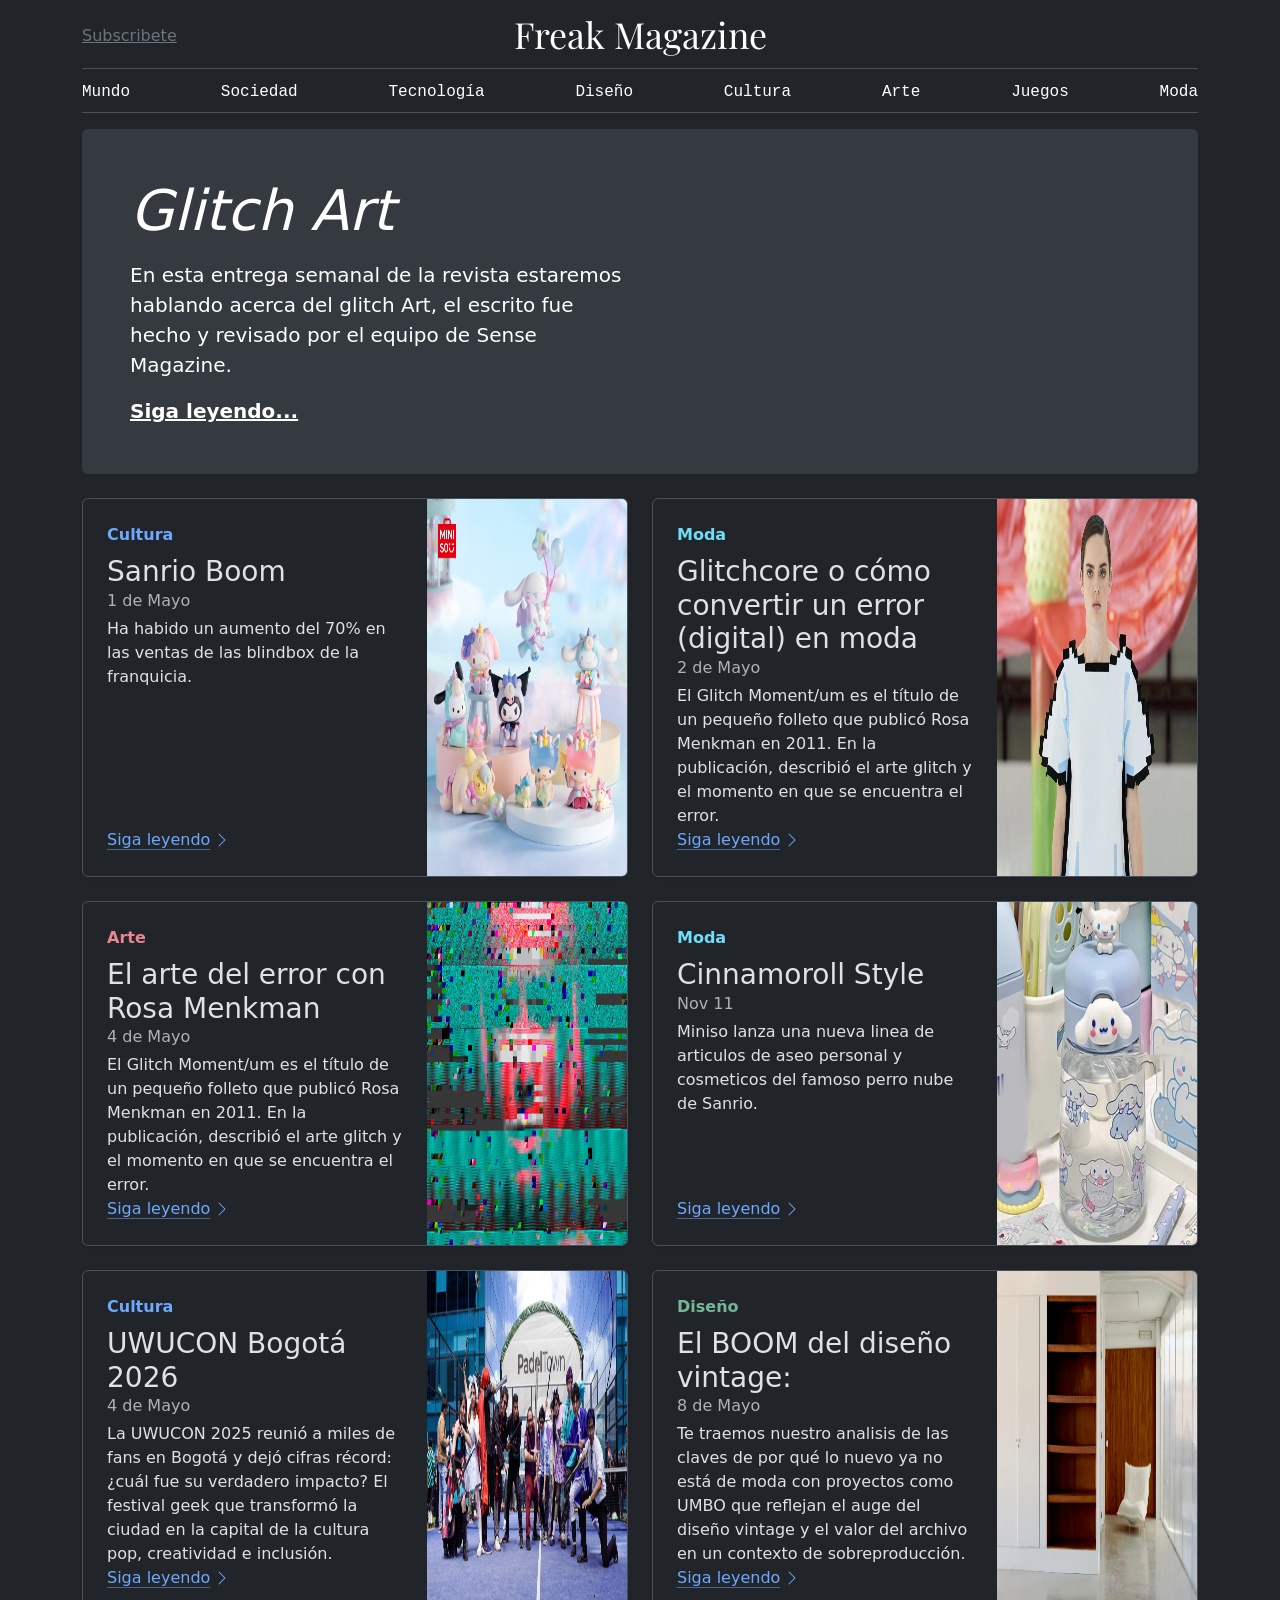
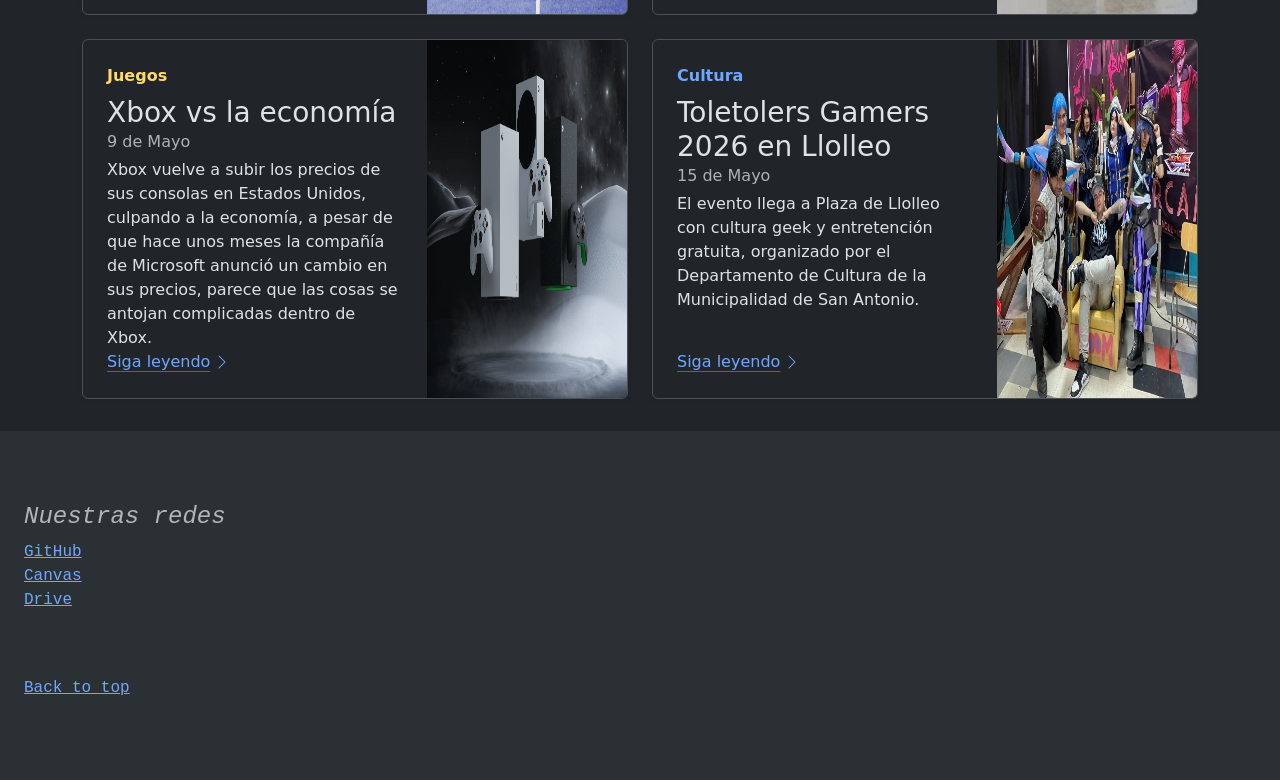
==== commit 6d7da4cc: "Add files via upload" ====
--- a/index.html
+++ b/index.html
@@ -1,231 +1,99 @@
-<!doctype html>
-<html lang="en" data-bs-theme="dark">
-    <head>
-        <meta charset="utf-8" />
-        <meta name="viewport" content="width=device-width, initial-scale=1" />
-        <title>Group 1 Magazine sense</title>
-        <link
-            href="https://cdn.jsdelivr.net/npm/bootstrap@5.3.3/dist/css/bootstrap.min.css"
-            rel="stylesheet"
-            integrity="sha384-QWTKZyjpPEjISv5WaRU9OFeRpok6YctnYmDr5pNlyT2bRjXh0JMhjY6hW+ALEwIH"
-            crossorigin="anonymous"
-        />
-        <link href="https://fonts.googleapis.com/css?family=Playfair+Display:700,900&display=swap" rel="stylesheet" />
-        <link href="style.css" rel="stylesheet">
-    </head>
-
-    <body>
-        <svg xmlns="http://www.w3.org/2000/svg" class="d-none">
-            <symbol id="check2" viewBox="0 0 16 16">
-                <path d="M13.854 3.646a.5.5 0 0 1 0 .708l-7 7a.5.5 0 0 1-.708 0l-3.5-3.5a.5.5 0 1 1 .708-.708L6.5 10.293l6.646-6.647a.5.5 0 0 1 .708 0z"></path>
-            </symbol>
-            <symbol id="circle-half" viewBox="0 0 16 16">
-                <path d="M8 15A7 7 0 1 0 8 1v14zm0 1A8 8 0 1 1 8 0a8 8 0 0 1 0 16z"></path>
-            </symbol>
-            <symbol id="moon-stars-fill" viewBox="0 0 16 16">
-                <path d="M6 .278a.768.768 0 0 1 .08.858 7.208 7.208 0 0 0-.878 3.46c0 4.021 3.278 7.277 7.318 7.277.527 0 1.04-.055 1.533-.16a.787.787 0 0 1 .81.316.733.733 0 0 1-.031.893A8.349 8.349 0 0 1 8.344 16C3.734 16 0 12.286 0 7.71 0 4.266 2.114 1.312 5.124.06A.752.752 0 0 1 6 .278z"></path>
-                <path d="M10.794 3.148a.217.217 0 0 1 .412 0l.387 1.162c.173.518.579.924 1.097 1.097l1.162.387a.217.217 0 0 1 0 .412l-1.162.387a1.734 1.734 0 0 0-1.097 1.097l-.387 1.162a.217.217 0 0 1-.412 0l-.387-1.162A1.734 1.734 0 0 0 9.31 6.593l-1.162-.387a.217.217 0 0 1 0-.412l1.162-.387a1.734 1.734 0 0 0 1.097-1.097l.387-1.162zM13.863.099a.145.145 0 0 1 .274 0l.258.774c.115.346.386.617.732.732l.774.258a.145.145 0 0 1 0 .274l-.774.258a1.156 1.156 0 0 0-.732.732l-.258.774a.145.145 0 0 1-.274 0l-.258-.774a1.156 1.156 0 0 0-.732-.732l-.774-.258a.145.145 0 0 1 0-.274l.774-.258c.346-.115.617-.386.732-.732L13.863.1z"></path>
-            </symbol>
-            <symbol id="sun-fill" viewBox="0 0 16 16">
-                <path d="M8 12a4 4 0 1 0 0-8 4 4 0 0 0 0 8zM8 0a.5.5 0 0 1 .5.5v2a.5.5 0 0 1-1 0v-2A.5.5 0 0 1 8 0zm0 13a.5.5 0 0 1 .5.5v2a.5.5 0 0 1-1 0v-2A.5.5 0 0 1 8 13zm8-5a.5.5 0 0 1-.5.5h-2a.5.5 0 0 1 0-1h2a.5.5 0 0 1 .5.5zM3 8a.5.5 0 0 1-.5.5h-2a.5.5 0 0 1 0-1h2A.5.5 0 0 1 3 8zm10.657-5.657a.5.5 0 0 1 0 .707l-1.414 1.415a.5.5 0 1 1-.707-.708l1.414-1.414a.5.5 0 0 1 .707 0zm-9.193 9.193a.5.5 0 0 1 0 .707L3.05 13.657a.5.5 0 0 1-.707-.707l1.414-1.414a.5.5 0 0 1 .707 0zm9.193 2.121a.5.5 0 0 1-.707 0l-1.414-1.414a.5.5 0 0 1 .707-.707l1.414 1.414a.5.5 0 0 1 0 .707zM4.464 4.465a.5.5 0 0 1-.707 0L2.343 3.05a.5.5 0 1 1 .707-.707l1.414 1.414a.5.5 0 0 1 0 .708z"></path>
-            </symbol>
-        </svg>
-        <svg xmlns="http://www.w3.org/2000/svg" class="d-none">
-            <symbol id="aperture" fill="none" stroke="currentColor" stroke-linecap="round" stroke-linejoin="round" stroke-width="2" viewBox="0 0 24 24">
-                <circle cx="12" cy="12" r="10"></circle>
-                <path d="M14.31 8l5.74 9.94M9.69 8h11.48M7.38 12l5.74-9.94M9.69 16L3.95 6.06M14.31 16H2.83m13.79-4l-5.74 9.94"></path>
-            </symbol>
-            <symbol id="cart" viewBox="0 0 16 16">
-                <path d="M0 1.5A.5.5 0 0 1 .5 1H2a.5.5 0 0 1 .485.379L2.89 3H14.5a.5.5 0 0 1 .49.598l-1 5a.5.5 0 0 1-.465.401l-9.397.472L4.415 11H13a.5.5 0 0 1 0 1H4a.5.5 0 0 1-.491-.408L2.01 3.607 1.61 2H.5a.5.5 0 0 1-.5-.5zM3.102 4l.84 4.479 9.144-.459L13.89 4H3.102zM5 12a2 2 0 1 0 0 4 2 2 0 0 0 0-4zm7 0a2 2 0 1 0 0 4 2 2 0 0 0 0-4zm-7 1a1 1 0 1 1 0 2 1 1 0 0 1 0-2zm7 0a1 1 0 1 1 0 2 1 1 0 0 1 0-2z"></path>
-            </symbol>
-            <symbol id="chevron-right" viewBox="0 0 16 16">
-                <path fill-rule="evenodd" d="M4.646 1.646a.5.5 0 0 1 .708 0l6 6a.5.5 0 0 1 0 .708l-6 6a.5.5 0 0 1-.708-.708L10.293 8 4.646 2.354a.5.5 0 0 1 0-.708z"></path>
-            </symbol>
-        </svg>
-
-        <div class="container">
-            <header class="border-bottom lh-1 py-3">
-                <div class="row flex-nowrap justify-content-between align-items-center">
-                    <div class="col-4 pt-1"><a class="link-secondary" href="#">Subscribete</a></div>
-                    <div class="col-4 text-center">
-                        <a class="blog-header-logo text-body-emphasis text-decoration-none" href="#">Freak Magazine
-                    </div>
-                </div>
-            </header>
-            <div class="nav-scroller py-1 mb-3 border-bottom">
-                <nav class="nav nav-underline justify-content-between">
-                    <a class="nav-item nav-link link-body-emphasis" href="#">Mundo</a>
-                    <a class="nav-item nav-link link-body-emphasis" href="#">Sociedad</a>
-                    <a class="nav-item nav-link link-body-emphasis" href="#">Tecnología</a>
-                    <a class="nav-item nav-link link-body-emphasis" href="#">Diseño</a>
-                    <a class="nav-item nav-link link-body-emphasis" href="#">Cultura</a>
-                    <a class="nav-item nav-link link-body-emphasis" href="#">Arte</a>
-                    <a class="nav-item nav-link link-body-emphasis" href="#">Juegos</a>
-                    <a class="nav-item nav-link link-body-emphasis" href="#">Moda</a>
-                </nav>
-            </div>
-        </div>
-        <main class="container">
-            <div class="p-4 p-md-5 mb-4 rounded text-body-emphasis bg-body-secondary">
-                <div class="col-lg-6 px-0">
-                    <h1 class="display-4 fst-italic">Glitch Art</h1>
-                    <p class="lead my-3">En esta entrega semanal de la revista estaremos hablando acerca del glitch Art, el escrito fue hecho y revisado por el equipo de Sense Magazine.</p>
-                    <p class="lead mb-0"><a href="glitchart.html" class="text-body-emphasis fw-bold">Siga leyendo...</a></p>
-                </div>
-            </div>
-            <div class="row mb-2">
-                <div class="col-md-6">
-                    <div class="row g-0 border rounded overflow-hidden flex-md-row mb-4 shadow-sm h-md-250 position-relative">
-                        <div class="col p-4 d-flex flex-column position-static">
-                            <strong class="d-inline-block mb-2 text-primary-emphasis">Cultura</strong>
-                            <h3 class="mb-0">Sanrio Boom</h3>
-                            <div class="mb-1 text-body-secondary">1 de Mayo</div>
-                            <p class="card-text mb-auto">Ha habido un aumento del 70% en las ventas de las blindbox de la franquicia.</p>
-                            <a href="#" class="icon-link gap-1 icon-link-hover stretched-link">
-                                Siga leyendo
-                                <svg class="bi" aria-hidden="true"><use xlink:href="#chevron-right"></use></svg>
-                            </a>
-                        </div>
-                        <div class="col-auto d-none d-lg-block">
-                           <img src="img\index\SanrioBoom.png" width="200" height="250" style="object-fit: cover;">
-                        </div>
-                    </div>
-                </div>
-                <div class="col-md-6">
-                    <div class="row g-0 border rounded overflow-hidden flex-md-row mb-4 shadow-sm h-md-250 position-relative">
-                        <div class="col p-4 d-flex flex-column position-static">
-                            <strong class="d-inline-block mb-2 text-info-emphasis">Moda</strong>
-                            <h3 class="mb-0">Glitchcore o cómo convertir un error (digital) en moda</h3>
-                            <div class="mb-1 text-body-secondary">2 de Mayo</div>
-                            <p class="mb-auto">El Glitch Moment/um es el título de un pequeño folleto que publicó Rosa Menkman en 2011. En la publicación, describió el arte glitch y el momento en que se encuentra el error.</p>
-                            <a href="#" class="icon-link gap-1 icon-link-hover stretched-link">
-                                Siga leyendo
-                                <svg class="bi" aria-hidden="true"><use xlink:href="#chevron-right"></use></svg>
-                            </a>
-                        </div>
-                        <div class="col-auto d-none d-lg-block">
-                            <img src="img\index\GlitchWear.png" width="200" height="250" style="object-fit: cover;">
-                        </div>
-                    </div>
-                </div>
-                 <div class="col-md-6">
-                    <div class="row g-0 border rounded overflow-hidden flex-md-row mb-4 shadow-sm h-md-250 position-relative">
-                        <div class="col p-4 d-flex flex-column position-static">
-                            <strong class="d-inline-block mb-2 text-danger-emphasis">Arte</strong>
-                            <h3 class="mb-0">El arte del error con Rosa Menkman</h3>
-                            <div class="mb-1 text-body-secondary">4 de Mayo</div>
-                            <p class="mb-auto">El Glitch Moment/um es el título de un pequeño folleto que publicó Rosa Menkman en 2011. En la publicación, describió el arte glitch y el momento en que se encuentra el error.</p>
-                            <a href="Glitchart.html" class="icon-link gap-1 icon-link-hover stretched-link">
-                                Siga leyendo
-                                <svg class="bi" aria-hidden="true"><use xlink:href="#chevron-right"></use></svg>
-                            </a>
-                        </div>
-                        <div class="col-auto d-none d-lg-block">
-                           <img src="img\index\RosaMenkman.png" width="200" height="250" style="object-fit: cover;">
-                        </div>
-                    </div>
-                </div>
-                 <div class="col-md-6">
-                    <div class="row g-0 border rounded overflow-hidden flex-md-row mb-4 shadow-sm h-md-250 position-relative">
-                        <div class="col p-4 d-flex flex-column position-static">
-                            <strong class="d-inline-block mb-2 text-info-emphasis">Moda</strong>
-                            <h3 class="mb-0">Cinnamoroll Style</h3>
-                            <div class="mb-1 text-body-secondary">Nov 11</div>
-                            <p class="mb-auto">Miniso lanza una nueva linea de articulos de aseo personal y cosmeticos del famoso perro nube de Sanrio.</p>
-                            <a href="#" class="icon-link gap-1 icon-link-hover stretched-link">
-                                Siga leyendo
-                                <svg class="bi" aria-hidden="true"><use xlink:href="#chevron-right"></use></svg>
-                            </a>
-                        </div>
-                        <div class="col-auto d-none d-lg-block">
-                           <img src="img\index\PerroNube.png" width="200" height="250" style="object-fit: cover;">
-                        </div>
-                    </div>
-                </div>
-                 <div class="col-md-6">
-                    <div class="row g-0 border rounded overflow-hidden flex-md-row mb-4 shadow-sm h-md-250 position-relative">
-                        <div class="col p-4 d-flex flex-column position-static">
-                            <strong class="d-inline-block mb-2 text-primary-emphasis">Cultura</strong>
-                            <h3 class="mb-0">UWUCON Bogotá 2026</h3>
-                            <div class="mb-1 text-body-secondary">4 de Mayo</div>
-                            <p class="mb-auto">La UWUCON 2025 reunió a miles de fans en Bogotá y dejó cifras récord: ¿cuál fue su verdadero impacto? El festival geek que transformó la ciudad en la capital de la cultura pop, creatividad e inclusión</p>
-                            <a href="#" class="icon-link gap-1 icon-link-hover stretched-link">
-                                Siga leyendo
-                                <svg class="bi" aria-hidden="true"><use xlink:href="#chevron-right"></use></svg>
-                            </a>
-                        </div>
-                        <div class="col-auto d-none d-lg-block">
-                            <img src="img\index\UwuCon.png" width="200" height="250" style="object-fit: cover;">
-                        </div>
-                    </div>
-                </div>
-                 <div class="col-md-6">
-                    <div class="row g-0 border rounded overflow-hidden flex-md-row mb-4 shadow-sm h-md-250 position-relative">
-                        <div class="col p-4 d-flex flex-column position-static">
-                            <strong class="d-inline-block mb-2 text-success-emphasis">Diseño</strong>
-                            <h3 class="mb-0">El BOOM del diseño vintage:</h3>
-                            <div class="mb-1 text-body-secondary">8 de Mayo</div>
-                            <p class="mb-auto">Te traemos nuestro analisis de las claves de por qué lo nuevo ya no está de moda con proyectos como UMBO que reflejan el auge del diseño vintage y el valor del archivo en un contexto de sobreproducción.</p>
-                            <a href="#" class="icon-link gap-1 icon-link-hover stretched-link">
-                                Siga leyendo
-                                <svg class="bi" aria-hidden="true"><use xlink:href="#chevron-right"></use></svg>
-                            </a>
-                        </div>
-                        <div class="col-auto d-none d-lg-block">
-                           <img src="img\index\DiseñoVintage.png" width="200" height="250" style="object-fit: cover;">
-                        </div>
-                    </div>
-                </div>
-                 <div class="col-md-6">
-                    <div class="row g-0 border rounded overflow-hidden flex-md-row mb-4 shadow-sm h-md-250 position-relative">
-                        <div class="col p-4 d-flex flex-column position-static">
-                            <strong class="d-inline-block mb-2 text-warning-emphasis">Juegos</strong>
-                            <h3 class="mb-0">Xbox vs la economía</h3>
-                            <div class="mb-1 text-body-secondary">9 de Mayo</div>
-                            <p class="mb-auto">Xbox vuelve a subir los precios de sus consolas en Estados Unidos, culpando a la economía, a pesar de que hace unos meses la compañía de Microsoft anunció un cambio en sus precios, parece que las cosas se antojan complicadas dentro de Xbox.</p>
-                            <a href="#" class="icon-link gap-1 icon-link-hover stretched-link">
-                                Siga leyendo
-                                <svg class="bi" aria-hidden="true"><use xlink:href="#chevron-right"></use></svg>
-                            </a>
-                        </div>
-                        <div class="col-auto d-none d-lg-block">
-                           <img src="img\index\Xbox.png" width="200" height="250" style="object-fit: cover;">
-                        </div>
-                    </div>
-                </div>
-            <div class="col-md-6">
-                    <div class="row g-0 border rounded overflow-hidden flex-md-row mb-4 shadow-sm h-md-250 position-relative">
-                        <div class="col p-4 d-flex flex-column position-static">
-                            <strong class="d-inline-block mb-2 text-primary-emphasis">Cultura</strong>
-                            <h3 class="mb-0">Toletolers Gamers 2026 en Llolleo</h3>
-                            <div class="mb-1 text-body-secondary">15 de Mayo</div>
-                            <p class="mb-auto">El evento llega a Plaza de Llolleo con cultura geek y entretención gratuita, está organizado por el Departamento de Cultura de la Municipalidad de San Antonio, este evento gratuito invita a niñas, niños, jóvenes y adultos a disfrutar de una experiencia familiar e inclusiva, que une generaciones en torno a los videojuegos, la música, el arte y la creatividad.</p>
-                            <a href="#" class="icon-link gap-1 icon-link-hover stretched-link">
-                                Siga leyendo
-                                <svg class="bi" aria-hidden="true"><use xlink:href="#chevron-right"></use></svg>
-                            </a>
-                        </div>
-                        <div class="col-auto d-none d-lg-block">
-                            <img src="img\index\ToletolersGamers.png" width="200" height="250" style="object-fit: cover;">
-                        </div>
-                    </div>
-                </div>
-        </main>
-        <footer class="py-5 text-body-secondary bg-body-tertiary">
-           <div class="p-4">
-                            <h4 class="fst-italic">Nuestras redes</h4>
-                            <ol class="list-unstyled">
-                                <li><a href="#">GitHub</a></li>
-                                <li><a href="#">Canvas</a></li>
-                                <li><a href="#">Drive</a></li>
-                            </ol>
-                        </div>
-            <p class="p-4 mb-2"><a href="#">Back to top</a></p>
-        </footer>
-        <script
-            src="https://cdn.jsdelivr.net/npm/bootstrap@5.3.3/dist/js/bootstrap.bundle.min.js"
-            integrity="sha384-YvpcrYf0tY3lHB60NNkmXc4s9bIOgUxi8T/jzmLLrKkNyL1ql4c3oJUXXlZS7vN"
-            crossorigin="anonymous"
-        ></script>
-    </body>
+<!doctype html>
+<html lang="en" data-bs-theme="dark">
+    <head>
+        <meta charset="utf-8" />
+        <meta name="viewport" content="width=device-width, initial-scale=1" />
+        <title>Group 1 Magazine sense</title>
+        <link
+            href="https://cdn.jsdelivr.net/npm/bootstrap@5.3.3/dist/css/bootstrap.min.css"
+            rel="stylesheet"
+            integrity="sha384-QWTKZyjpPEjISv5WaRU9OFeRpok6YctnYmDr5pNlyT2bRjXh0JMhjY6hW+ALEwIH"
+            crossorigin="anonymous"
+        />
+        <link href="https://fonts.googleapis.com/css?family=Playfair+Display:700,900&display=swap" rel="stylesheet" />
+        <link href="style.css" rel="stylesheet">
+    </head>
+
+    <body>
+        <svg xmlns="http://www.w3.org/2000/svg" class="d-none">
+            <symbol id="check2" viewBox="0 0 16 16">
+                <path d="M13.854 3.646a.5.5 0 0 1 0 .708l-7 7a.5.5 0 0 1-.708 0l-3.5-3.5a.5.5 0 1 1 .708-.708L6.5 10.293l6.646-6.647a.5.5 0 0 1 .708 0z"></path>
+            </symbol>
+            <symbol id="circle-half" viewBox="0 0 16 16">
+                <path d="M8 15A7 7 0 1 0 8 1v14zm0 1A8 8 0 1 1 8 0a8 8 0 0 1 0 16z"></path>
+            </symbol>
+            <symbol id="moon-stars-fill" viewBox="0 0 16 16">
+                <path d="M6 .278a.768.768 0 0 1 .08.858 7.208 7.208 0 0 0-.878 3.46c0 4.021 3.278 7.277 7.318 7.277.527 0 1.04-.055 1.533-.16a.787.787 0 0 1 .81.316.733.733 0 0 1-.031.893A8.349 8.349 0 0 1 8.344 16C3.734 16 0 12.286 0 7.71 0 4.266 2.114 1.312 5.124.06A.752.752 0 0 1 6 .278z"></path>
+                <path d="M10.794 3.148a.217.217 0 0 1 .412 0l.387 1.162c.173.518.579.924 1.097 1.097l1.162.387a.217.217 0 0 1 0 .412l-1.162.387a1.734 1.734 0 0 0-1.097 1.097l-.387 1.162a.217.217 0 0 1-.412 0l-.387-1.162A1.734 1.734 0 0 0 9.31 6.593l-1.162-.387a.217.217 0 0 1 0-.412l1.162-.387a1.734 1.734 0 0 0 1.097-1.097l.387-1.162zM13.863.099a.145.145 0 0 1 .274 0l.258.774c.115.346.386.617.732.732l.774.258a.145.145 0 0 1 0 .274l-.774.258a1.156 1.156 0 0 0-.732.732l-.258.774a.145.145 0 0 1-.274 0l-.258-.774a1.156 1.156 0 0 0-.732-.732l-.774-.258a.145.145 0 0 1 0-.274l.774-.258c.346-.115.617-.386.732-.732L13.863.1z"></path>
+            </symbol>
+            <symbol id="sun-fill" viewBox="0 0 16 16">
+                <path d="M8 12a4 4 0 1 0 0-8 4 4 0 0 0 0 8zM8 0a.5.5 0 0 1 .5.5v2a.5.5 0 0 1-1 0v-2A.5.5 0 0 1 8 0zm0 13a.5.5 0 0 1 .5.5v2a.5.5 0 0 1-1 0v-2A.5.5 0 0 1 8 13zm8-5a.5.5 0 0 1-.5.5h-2a.5.5 0 0 1 0-1h2a.5.5 0 0 1 .5.5zM3 8a.5.5 0 0 1-.5.5h-2a.5.5 0 0 1 0-1h2A.5.5 0 0 1 3 8zm10.657-5.657a.5.5 0 0 1 0 .707l-1.414 1.415a.5.5 0 1 1-.707-.708l1.414-1.414a.5.5 0 0 1 .707 0zm-9.193 9.193a.5.5 0 0 1 0 .707L3.05 13.657a.5.5 0 0 1-.707-.707l1.414-1.414a.5.5 0 0 1 .707 0zm9.193 2.121a.5.5 0 0 1-.707 0l-1.414-1.414a.5.5 0 0 1 .707-.707l1.414 1.414a.5.5 0 0 1 0 .707zM4.464 4.465a.5.5 0 0 1-.707 0L2.343 3.05a.5.5 0 1 1 .707-.707l1.414 1.414a.5.5 0 0 1 0 .708z"></path>
+            </symbol>
+        </svg>
+        <svg xmlns="http://www.w3.org/2000/svg" class="d-none">
+            <symbol id="aperture" fill="none" stroke="currentColor" stroke-linecap="round" stroke-linejoin="round" stroke-width="2" viewBox="0 0 24 24">
+                <circle cx="12" cy="12" r="10"></circle>
+                <path d="M14.31 8l5.74 9.94M9.69 8h11.48M7.38 12l5.74-9.94M9.69 16L3.95 6.06M14.31 16H2.83m13.79-4l-5.74 9.94"></path>
+            </symbol>
+            <symbol id="cart" viewBox="0 0 16 16">
+                <path d="M0 1.5A.5.5 0 0 1 .5 1H2a.5.5 0 0 1 .485.379L2.89 3H14.5a.5.5 0 0 1 .49.598l-1 5a.5.5 0 0 1-.465.401l-9.397.472L4.415 11H13a.5.5 0 0 1 0 1H4a.5.5 0 0 1-.491-.408L2.01 3.607 1.61 2H.5a.5.5 0 0 1-.5-.5zM3.102 4l.84 4.479 9.144-.459L13.89 4H3.102zM5 12a2 2 0 1 0 0 4 2 2 0 0 0 0-4zm7 0a2 2 0 1 0 0 4 2 2 0 0 0 0-4zm-7 1a1 1 0 1 1 0 2 1 1 0 0 1 0-2zm7 0a1 1 0 1 1 0 2 1 1 0 0 1 0-2z"></path>
+            </symbol>
+            <symbol id="chevron-right" viewBox="0 0 16 16">
+                <path fill-rule="evenodd" d="M4.646 1.646a.5.5 0 0 1 .708 0l6 6a.5.5 0 0 1 0 .708l-6 6a.5.5 0 0 1-.708-.708L10.293 8 4.646 2.354a.5.5 0 0 1 0-.708z"></path>
+            </symbol>
+        </svg>
+
+        <div class="container">
+            <header class="border-bottom lh-1 py-3">
+                <div class="row flex-nowrap justify-content-between align-items-center">
+                    <div class="col-4 pt-1"><a class="link-secondary" href="#">Subscribete</a></div>
+                    <div class="col-4 text-center">
+                        <a class="blog-header-logo text-body-emphasis text-decoration-none" href="#">Freak Magazine</a>
+                    </div>
+                    <div class="col-4"></div>
+                </div>
+            </header>
+            <div class="nav-scroller py-1 mb-3 border-bottom">
+                <nav class="nav nav-underline justify-content-between">
+                    <a class="nav-item nav-link link-body-emphasis font-monospace" href="#">Mundo</a>
+                    <a class="nav-item nav-link link-body-emphasis font-monospace" href="#">Sociedad</a>
+                    <a class="nav-item nav-link link-body-emphasis font-monospace" href="#">Tecnología</a>
+                    <a class="nav-item nav-link link-body-emphasis font-monospace" href="#">Diseño</a>
+                    <a class="nav-item nav-link link-body-emphasis font-monospace" href="#">Cultura</a>
+                    <a class="nav-item nav-link link-body-emphasis font-monospace" href="#">Arte</a>
+                    <a class="nav-item nav-link link-body-emphasis font-monospace" href="#">Juegos</a>
+                    <a class="nav-item nav-link link-body-emphasis font-monospace" href="#">Moda</a>
+                </nav>
+            </div>
+        </div>
+        <main class="container">
+            <div class="p-4 p-md-5 mb-4 rounded text-body-emphasis bg-body-secondary">
+                <div class="col-lg-6 px-0">
+                    <h1 class="display-4 fst-italic">Glitch Art</h1>
+                    <p class="lead my-3">En esta entrega semanal de la revista estaremos hablando acerca del glitch Art, el escrito fue hecho y revisado por el equipo de Sense Magazine.</p>
+                    <p class="lead mb-0"><a href="glitchartbase.html" class="text-body-emphasis fw-bold">Siga leyendo...</a></p>
+                </div>
+            </div>
+            <div id="articles-container" class="row mb-2 align-items-stretch">
+                <!-- tarjetas generadas por articles.js -->
+            </div>
+                </main>
+        <footer class="py-5 text-body-secondary bg-body-tertiary">
+           <div class="p-4">
+                            <h4 class="fst-italic font-monospace">Nuestras redes</h4>
+                            <ol class="list-unstyled font-monospace">
+                                <li><a href="#">GitHub</a></li>
+                                <li><a href="#">Canvas</a></li>
+                                <li><a href="#">Drive</a></li>
+                            </ol>
+                        </div>
+            <p class="p-4 mb-2 font-monospace"><a href="#">Back to top</a></p>
+        </footer>
+        <script src="articles.js"></script>
+        <script
+            src="https://cdn.jsdelivr.net/npm/bootstrap@5.3.3/dist/js/bootstrap.bundle.min.js"
+            integrity="sha384-YvpcrYf0tY3lHB60NNkmXc4s9bIOgUxi8T/jzmLLrKkNyL1ql4c3oJUXXlZS7vN"
+            crossorigin="anonymous"
+        ></script>
+    </body>
 </html>
--- a/style.css
+++ b/style.css
@@ -67,24 +67,149 @@
             .parrafo-6 { 
                 color: #00c0e8 !important; /* cyan */
             }
-            .parrafo-7 {
+            .parrafo-7 { 
                 color: #ff8d28 !important; /* naranjo */
             }
-
-            .glitch { 
-                position: relative; 
-                color: white; 
-                text-align: center;
-            }
-
-.glitch span {
-  position: absolute;
-  left: 0; 
-  opacity: 0.85;
-  width: 100%;
-  text-align: center;
-}
-
-.g1 { color: red;    transform: translate(-4px, -2px); }
-.g2 { color: cyan;   transform: translate( 4px,  2px); }
-.g3 { color: yellow; transform: translate(-2px,  4px); }+            .parrafo-8 { 
+                color: #20c997 !important; /* menta */
+            }
+
+.glitch { 
+    position: relative; 
+    color: #ff0088; !important; 
+    text-align: left;
+    display: inline-block;
+    white-space: nowrap;
+    margin-left: -220px;  /* mueve a la derecha */
+    margin-top: 20px;
+    margin-bottom: 40px; 
+}
+
+.glitch a:first-child {
+    position: relative;
+    color: #ff0088 !important;
+}
+
+.g1 { 
+    color: #ff0088;    
+    transform: translate(0%, -30%); 
+    position: absolute;
+
+}
+.g2 { 
+    color: cyan;   
+    transform: translate(0%, 0%); 
+    position: absolute;
+}
+.g3 { 
+    color: yellow; 
+    transform: translate(0%,  30%); 
+    position: absolute;
+}
+.g4 { 
+    color: yellow; 
+    transform: translate(-100%,  -30%); 
+    position: absolute;
+}
+.g5 { 
+    color: cyan; 
+    transform: translate(-100%,  -60%); 
+    position: absolute;
+}
+
+
+.glitch2 {
+    position: relative;
+    color: #ff0088 !important;
+    display: inline-block;
+    white-space: nowrap;
+    margin-top: 20px;
+    margin-bottom: 40px;
+    text-decoration: underline;
+    
+    /* centrado */
+    left: 50%;
+    transform: translateX(-50%);
+}
+
+.glitch2 a:first-child {
+    position: relative;
+    color: #ff0088 !important;
+    text-decoration: underline;
+}
+
+.j1 { 
+    color: yellow;
+    position: absolute;
+    transform: translate(-100%,  -20%);
+    text-decoration: underline; 
+}
+.j2 { 
+    color: cyan;
+    position: absolute;
+    transform: translate(-100%,  -40%); 
+    text-decoration: underline;
+}
+
+.glitch3 { 
+    position: relative; 
+    color: #20c997; !important; 
+    text-align: left;
+    display: inline-block;
+    white-space: nowrap;
+    margin-left: -220px;  /* mueve a la derecha */
+    margin-top: 70px;
+    margin-bottom: 20px; 
+}
+
+.glitch3 a:first-child {
+    position: relative;
+    color: #20c997 !important;
+}
+
+.t1 { 
+    color: #20c997;    
+    transform: translate(0%, -120%); 
+    position: absolute;
+
+}
+.t2 { 
+    color: #20c997;   
+    transform: translate(0%, -40%); 
+    position: absolute;
+}
+
+.t4 { 
+    color: #20c997; 
+    transform: translate(-100%,  -80%); 
+    position: absolute;
+}
+
+
+.glitch4 {
+    position: relative;
+    color: #20c997 !important;
+    display: inline-block;
+    white-space: nowrap;
+    margin-top: 50px;
+    margin-bottom: 40px;
+    text-decoration: underline;
+    
+    /* centrado */
+    left: 50%;
+    transform: translateX(-50%);
+}
+
+.glitch4 a:first-child {
+    position: relative;
+    color: #20c997 !important;
+    text-decoration: underline;
+}
+
+.k1 { 
+    color: #20c997;
+    position: absolute;
+    transform: translate(-100%,  -80%);
+    text-decoration: underline; 
+}
+
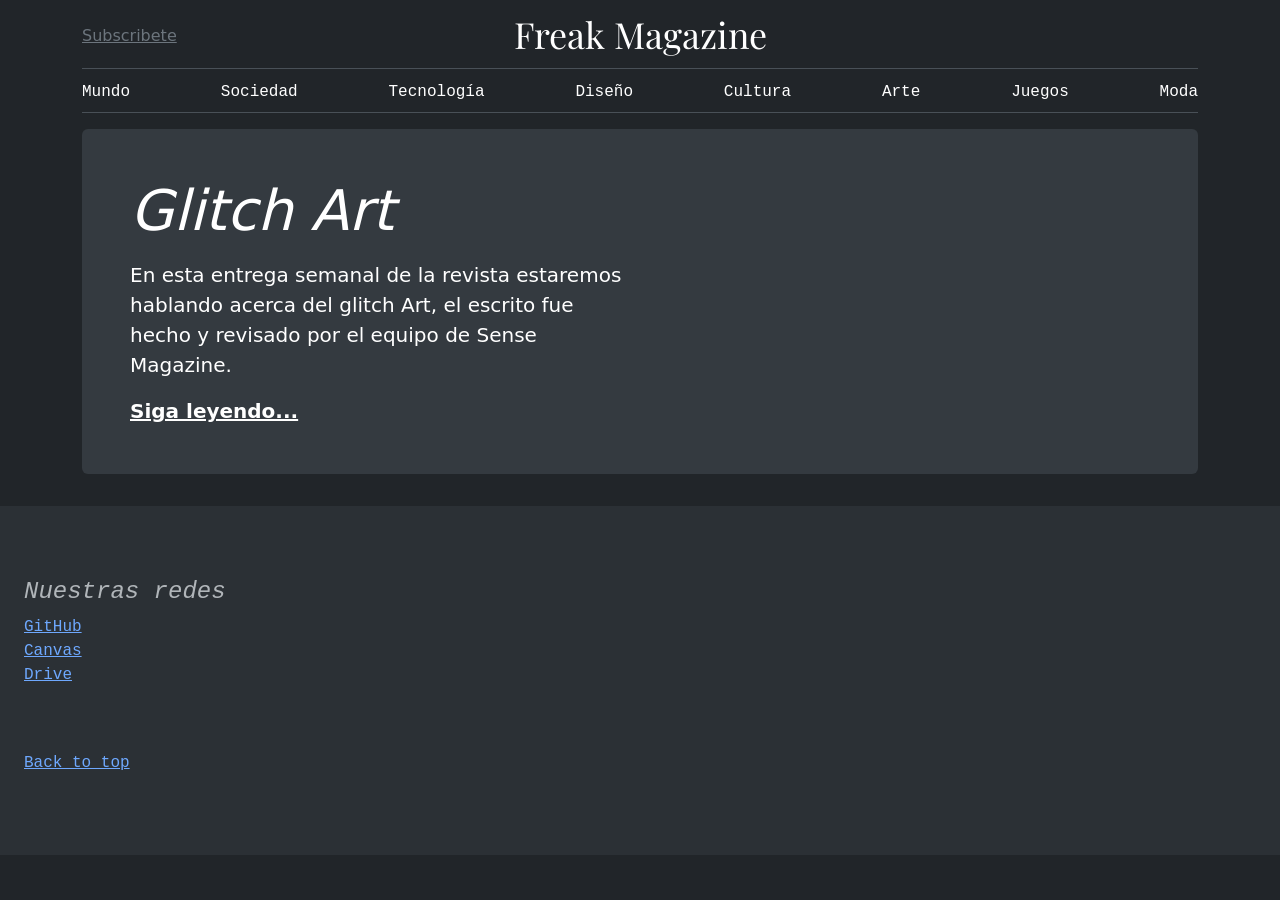
==== commit 43077932: "Add files via upload" ====
--- a/index.html
+++ b/index.html
@@ -13,6 +13,12 @@
         <link href="https://fonts.googleapis.com/css?family=Playfair+Display:700,900&display=swap" rel="stylesheet" />
         <link href="style.css" rel="stylesheet">
     </head>
+
+<!-- ATENCIÓN, ESTE ES UN COMENTARIO GENERAL PARA TODAS LAS PÁGINAS HECHAS POR MÍ, FDA HUMERES (glitchart.html, glitchbase.html, glitchstudio.html, index.html, naranjo.html, articles.js y style.css)
+
+Todos los HTML los hice en base a mi conocimiento adquirido en el ramo de "Intro. al Desarrollo Web" donde trabajamos con .js, .json, .html y .css, y trabajamos con bibliotecas y herramientas como webformatter, p5.js y Bootstrap como biblioteca y tutorial de cómo hacer cosas. Es así que el header de la página se ve como una plantilla, pero realmente no lo es, sino que es parte de los tutoriales de Bootstrap y se modificaron todos sus componentes, como color, cantidad de textos y fuentes, a partir de los propósitos que nosotros queríamos lograr. Todo lo que está abajo del header de la página está hecho también a partir de esta biblioteca, como se puede ver por sus containers, etc., pero se hizo en base a lo que yo hice anteriormente en ese ramo en mi propia página web. Aun así, hay algunas cosas en las cuales me ayudé de la IA Claude, más que nada para buscar de una forma más rápida en las herramientas de Bootstrap (ya que aún estoy aprendiendo toda la dimensión de Bootstrap) o para buscar cosas de HTML básicas; básicamente lo usé para que me explicara rápidamente herramientas de Bootstrap o como motor de búsqueda.
+
+Más abajo dejé también comentarios acerca de cosas puntuales de las que me ayudé de Claude. -->
 
     <body>
         <svg xmlns="http://www.w3.org/2000/svg" class="d-none">
@@ -75,7 +81,7 @@
                 </div>
             </div>
             <div id="articles-container" class="row mb-2 align-items-stretch">
-                <!-- tarjetas generadas por articles.js -->
+                <!-- Tarjetas generadas por articles.js. El uso de tarjetas lo sabía desde lo aprendido previamente en Intro al Desarrollo Web. Me parece que así el código de la página queda más limpio sin tener todo de por medio, y que si queríamos añadir más noticias solo era agregar en articles.js sin generar cada container otra vez y otra vez. -->
             </div>
                 </main>
         <footer class="py-5 text-body-secondary bg-body-tertiary">
--- a/style.css
+++ b/style.css
@@ -1,3 +1,12 @@
+  
+/* ATENCIÓN, ESTE ES UN COMENTARIO GENERAL PARA TODAS LAS PÁGINAS HECHAS POR MÍ, FDA HUMERES (glitchart.html, glitchbase.html, glitchstudio.html, index.html, naranjo.html, articles.js y style.css)
+
+Todos los HTML los hice en base a mi conocimiento adquirido en el ramo de "Intro. al Desarrollo Web" donde trabajamos con .js, .json, .html y .css, y trabajamos con bibliotecas y herramientas como webformatter, p5.js y Bootstrap como biblioteca y tutorial de cómo hacer cosas. Es así que el header de la página se ve como una plantilla, pero realmente no lo es, sino que es parte de los tutoriales de Bootstrap y se modificaron todos sus componentes, como color, cantidad de textos y fuentes, a partir de los propósitos que nosotros queríamos lograr. Todo lo que está abajo del header de la página está hecho también a partir de esta biblioteca, como se puede ver por sus containers, etc., pero se hizo en base a lo que yo hice anteriormente en ese ramo en mi propia página web. Aun así, hay algunas cosas en las cuales me ayudé de la IA Claude, más que nada para buscar de una forma más rápida en las herramientas de Bootstrap (ya que aún estoy aprendiendo toda la dimensión de Bootstrap) o para buscar cosas de HTML básicas; básicamente lo usé para que me explicara rápidamente herramientas de Bootstrap o como motor de búsqueda.
+
+Más abajo dejé también comentarios acerca de cosas puntuales de las que me ayudé de Claude. */
+
+/*A partir de aquí es CSS propiamente de bootstrap el cual se separó de la página base de esta */
+
   .blog-header-logo { font-family: "Playfair Display", Georgia, "Times New Roman", serif; font-size: 2.25rem; }
             .blog-post { margin-bottom: 4rem; }
             .blog-post-title { font-size: 2.5rem; }
@@ -49,8 +58,10 @@
             .bd-mode-toggle .bi { width: 1em; height: 1em; }
             .bd-mode-toggle .dropdown-menu .active .bi { display: block !important; }
 
+/*a partir de aqui es css generado propio */
+
             .parrafo-1 { 
-                color: #ff0000 !important; /* rojo */
+                color: #ff0000 !important; /* rojo */ /*en el caso del !important yo (Humeres) lo sabia usar, pero como tambien mi compañera Sofia Rodriguez (quien hizo las otras 6 paginas pequeñas) manipulo esta seccion del html ella le pregunto a Claude como forzar el color nuestro por sobre el de Bootstrap como biblioteca a lo que me dijo que Claude le dio esta alternativa, a lo cual yo se lo confirme por mi uso previo */
             }
             .parrafo-2 { 
                 color: #ffff00 !important; /* amarillo */
@@ -72,6 +83,10 @@
             }
             .parrafo-8 { 
                 color: #20c997 !important; /* menta */
+            }
+
+            .parrafo-9 {
+                color: #00ffe0 !important; /* turquesa */
             }
 
 .glitch { 
@@ -213,3 +228,176 @@
     text-decoration: underline; 
 }
 
+/* ── GLITCH STUDIO ── */ /* a partir de aqui es codigo generado por la IA y mi compañera M. Arancibia el cual yo expropie a nuestro style.css por orden */
+@import url('https://fonts.googleapis.com/css2?family=Share+Tech+Mono&family=Rajdhani:wght@500;700&display=swap');
+
+#glitch-studio-wrapper {
+  display: flex;
+  height: 600px;
+  overflow: hidden;
+  background: #0a0c0e;
+  font-family: 'Share Tech Mono', monospace;
+  color: #c8d6db;
+  border: 1px solid #2a3338;
+  border-radius: 4px;
+  margin-bottom: 2rem;
+}
+
+#glitch-studio-wrapper *, #glitch-studio-wrapper *::before, #glitch-studio-wrapper *::after {
+  box-sizing: border-box;
+}
+
+#gs-sidebar {
+  width: 220px;
+  min-width: 220px;
+  background: #111416;
+  border-right: 1px solid #2a3338;
+  display: flex;
+  flex-direction: column;
+  overflow-y: auto;
+  z-index: 10;
+}
+
+#gs-sidebar::-webkit-scrollbar { width: 4px; }
+#gs-sidebar::-webkit-scrollbar-track { background: #111416; }
+#gs-sidebar::-webkit-scrollbar-thumb { background: #4a5a62; border-radius: 2px; }
+
+.gs-sidebar-header {
+  padding: 18px 16px 12px;
+  border-bottom: 1px solid #2a3338;
+}
+
+.gs-sidebar-header h2 {
+  font-family: 'Rajdhani', sans-serif;
+  font-weight: 700;
+  font-size: 15px;
+  letter-spacing: 3px;
+  color: #00ffe0;
+  text-shadow: 0 0 12px rgba(0,255,224,0.4);
+  margin: 0;
+}
+
+.gs-sidebar-header p {
+  font-size: 9px;
+  color: #4a5a62;
+  letter-spacing: 2px;
+  margin-top: 3px;
+  margin-bottom: 0;
+}
+
+.gs-section {
+  padding: 10px 12px 6px;
+  border-bottom: 1px solid #2a3338;
+}
+
+.gs-section-label {
+  font-size: 9px;
+  letter-spacing: 2px;
+  color: #4a5a62;
+  margin-bottom: 8px;
+  font-family: 'Rajdhani', sans-serif;
+  font-weight: 700;
+}
+
+.gs-btn-grid {
+  display: grid;
+  grid-template-columns: 1fr 1fr;
+  gap: 5px;
+}
+
+.gs-btn-grid.single { grid-template-columns: 1fr; }
+
+#glitch-studio-wrapper button {
+  background: #1e2528;
+  border: 1px solid #2a3338;
+  color: #c8d6db;
+  font-family: 'Share Tech Mono', monospace;
+  font-size: 10px;
+  padding: 7px 6px;
+  cursor: pointer;
+  letter-spacing: 1px;
+  transition: all 0.15s ease;
+  text-align: center;
+  position: relative;
+  overflow: hidden;
+  margin: 0;
+  width: 100%;
+}
+
+#glitch-studio-wrapper button:hover { border-color: #00ffe0; color: #00ffe0; }
+#glitch-studio-wrapper button:active { transform: scale(0.97); }
+
+.gs-btn-main {
+  grid-column: 1 / -1;
+  font-family: 'Rajdhani', sans-serif;
+  font-weight: 700;
+  font-size: 12px;
+  letter-spacing: 2px;
+  padding: 10px;
+  margin-bottom: 4px;
+}
+
+#glitch-studio-wrapper button.gs-primary {
+  background: #0d2420;
+  border-color: #00ffe0;
+  color: #00ffe0;
+}
+#glitch-studio-wrapper button.gs-primary:hover { background: #143028; box-shadow: 0 0 14px rgba(0,255,224,0.2); }
+
+#glitch-studio-wrapper button.gs-warn {
+  background: #1e1900;
+  border-color: #ffe600;
+  color: #ffe600;
+}
+#glitch-studio-wrapper button.gs-warn:hover { background: #2a2400; box-shadow: 0 0 12px rgba(255,230,0,0.15); }
+
+#glitch-studio-wrapper button.gs-danger {
+  background: #1e0d13;
+  border-color: #ff2d6b;
+  color: #ff2d6b;
+  margin-bottom: 0;
+}
+#glitch-studio-wrapper button.gs-danger:hover { background: #2a1020; box-shadow: 0 0 14px rgba(255,45,107,0.2); }
+
+.gs-slider-row { margin-bottom: 10px; }
+.gs-slider-row label {
+  display: flex;
+  justify-content: space-between;
+  font-size: 9px;
+  color: #4a5a62;
+  letter-spacing: 1px;
+  margin-bottom: 4px;
+}
+.gs-slider-row label span { color: #00ffe0; }
+
+#glitch-studio-wrapper input[type=range] {
+  -webkit-appearance: none; width: 100%; height: 3px;
+  background: #2a3338; outline: none;
+}
+#glitch-studio-wrapper input[type=range]::-webkit-slider-thumb {
+  -webkit-appearance: none; width: 12px; height: 12px;
+  border-radius: 50%; background: #00ffe0; cursor: pointer;
+}
+
+#gs-canvas-area { flex: 1; position: relative; overflow: hidden; background: #0a0c0e; }
+#gs-canvas-area canvas { display: block; }
+
+#gs-drop-hint { position: absolute; inset: 0; display: flex; align-items: center; justify-content: center; pointer-events: none; }
+.gs-border-box { border: 1px dashed #2a3338; padding: 30px; text-align: center; }
+.gs-big { font-family: 'Rajdhani', sans-serif; font-weight: 700; font-size: 22px; letter-spacing: 6px; color: #4a5a62; }
+.gs-small { font-size: 10px; letter-spacing: 3px; color: #2a3338; margin-top: 8px; }
+
+#gs-status-bar {
+  position: absolute;
+  bottom: 0; left: 0; right: 0;
+  background: rgba(17,20,22,0.85);
+  border-top: 1px solid #2a3338;
+  padding: 5px 16px;
+  font-size: 9px;
+  color: #4a5a62;
+  display: flex;
+  gap: 20px;
+}
+#gs-status-bar span { color: #00ffe0; }
+#gs-fileInput { display: none; }
+
